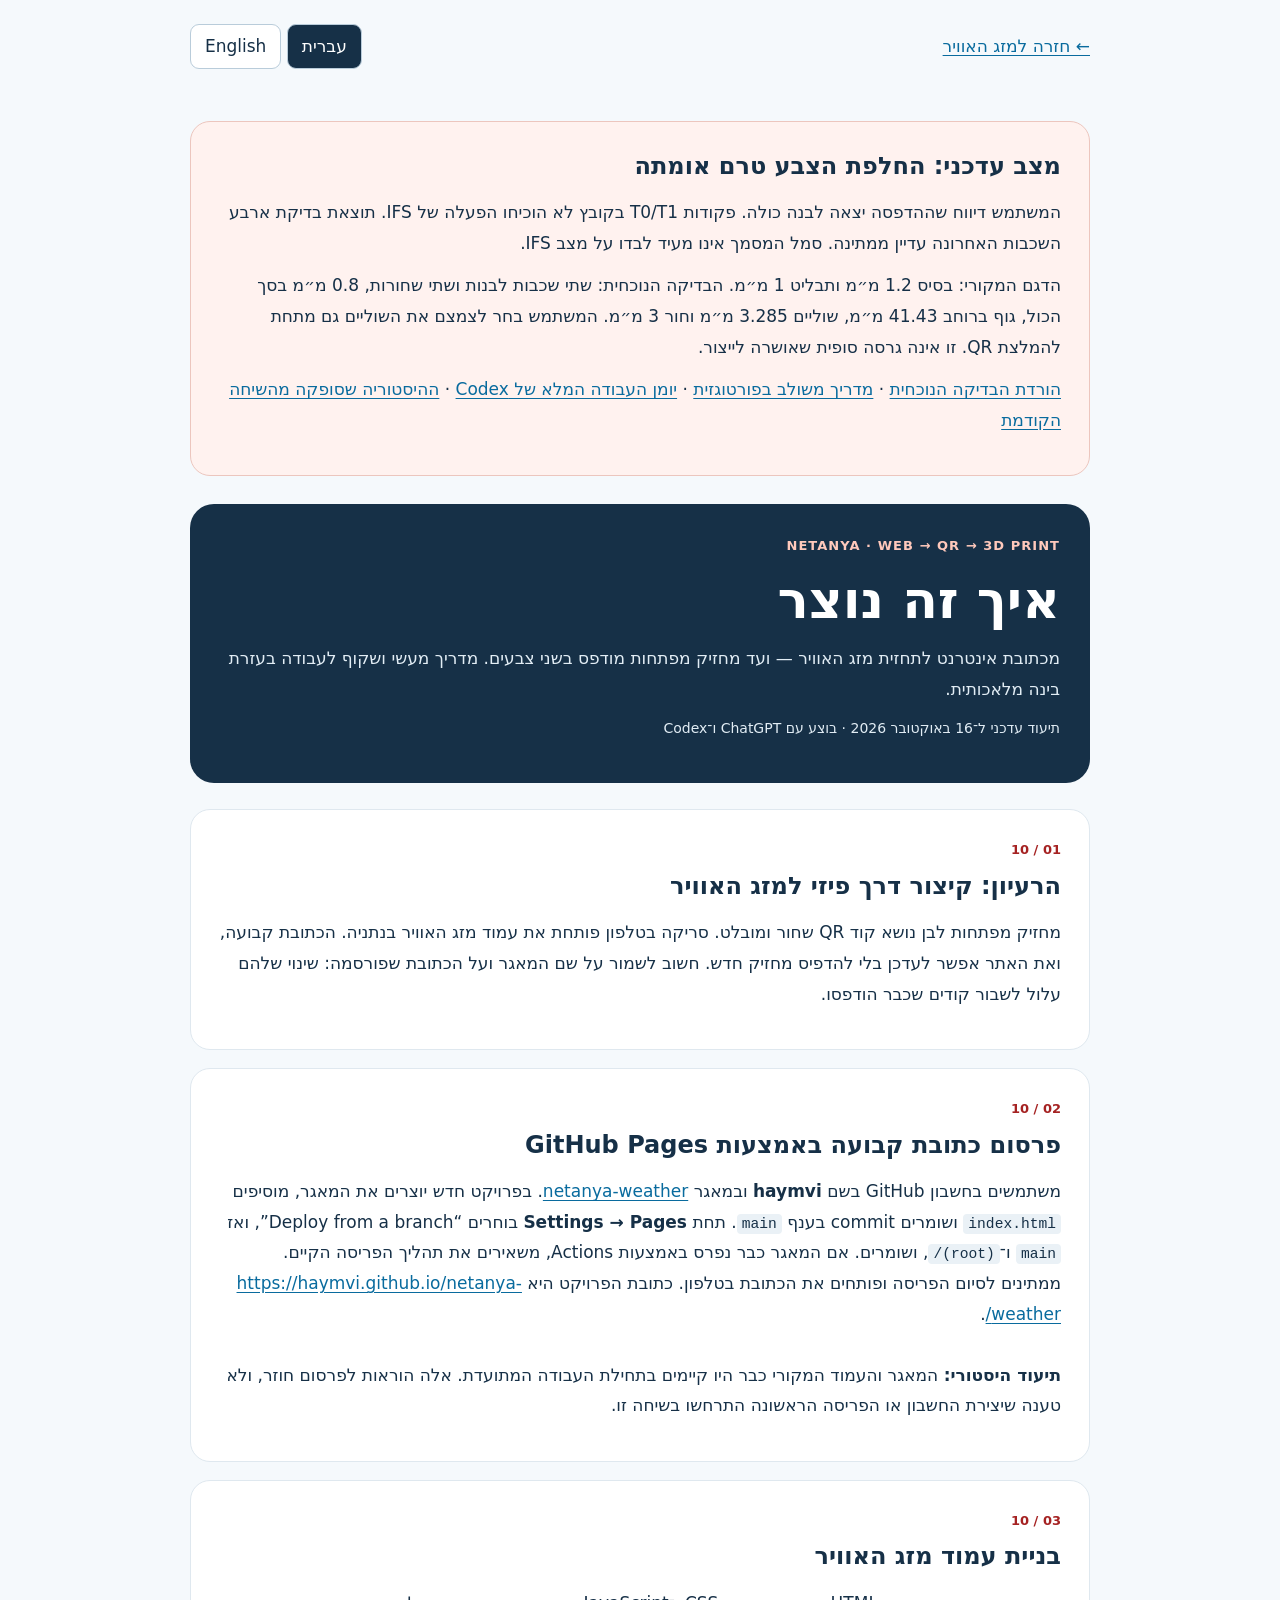
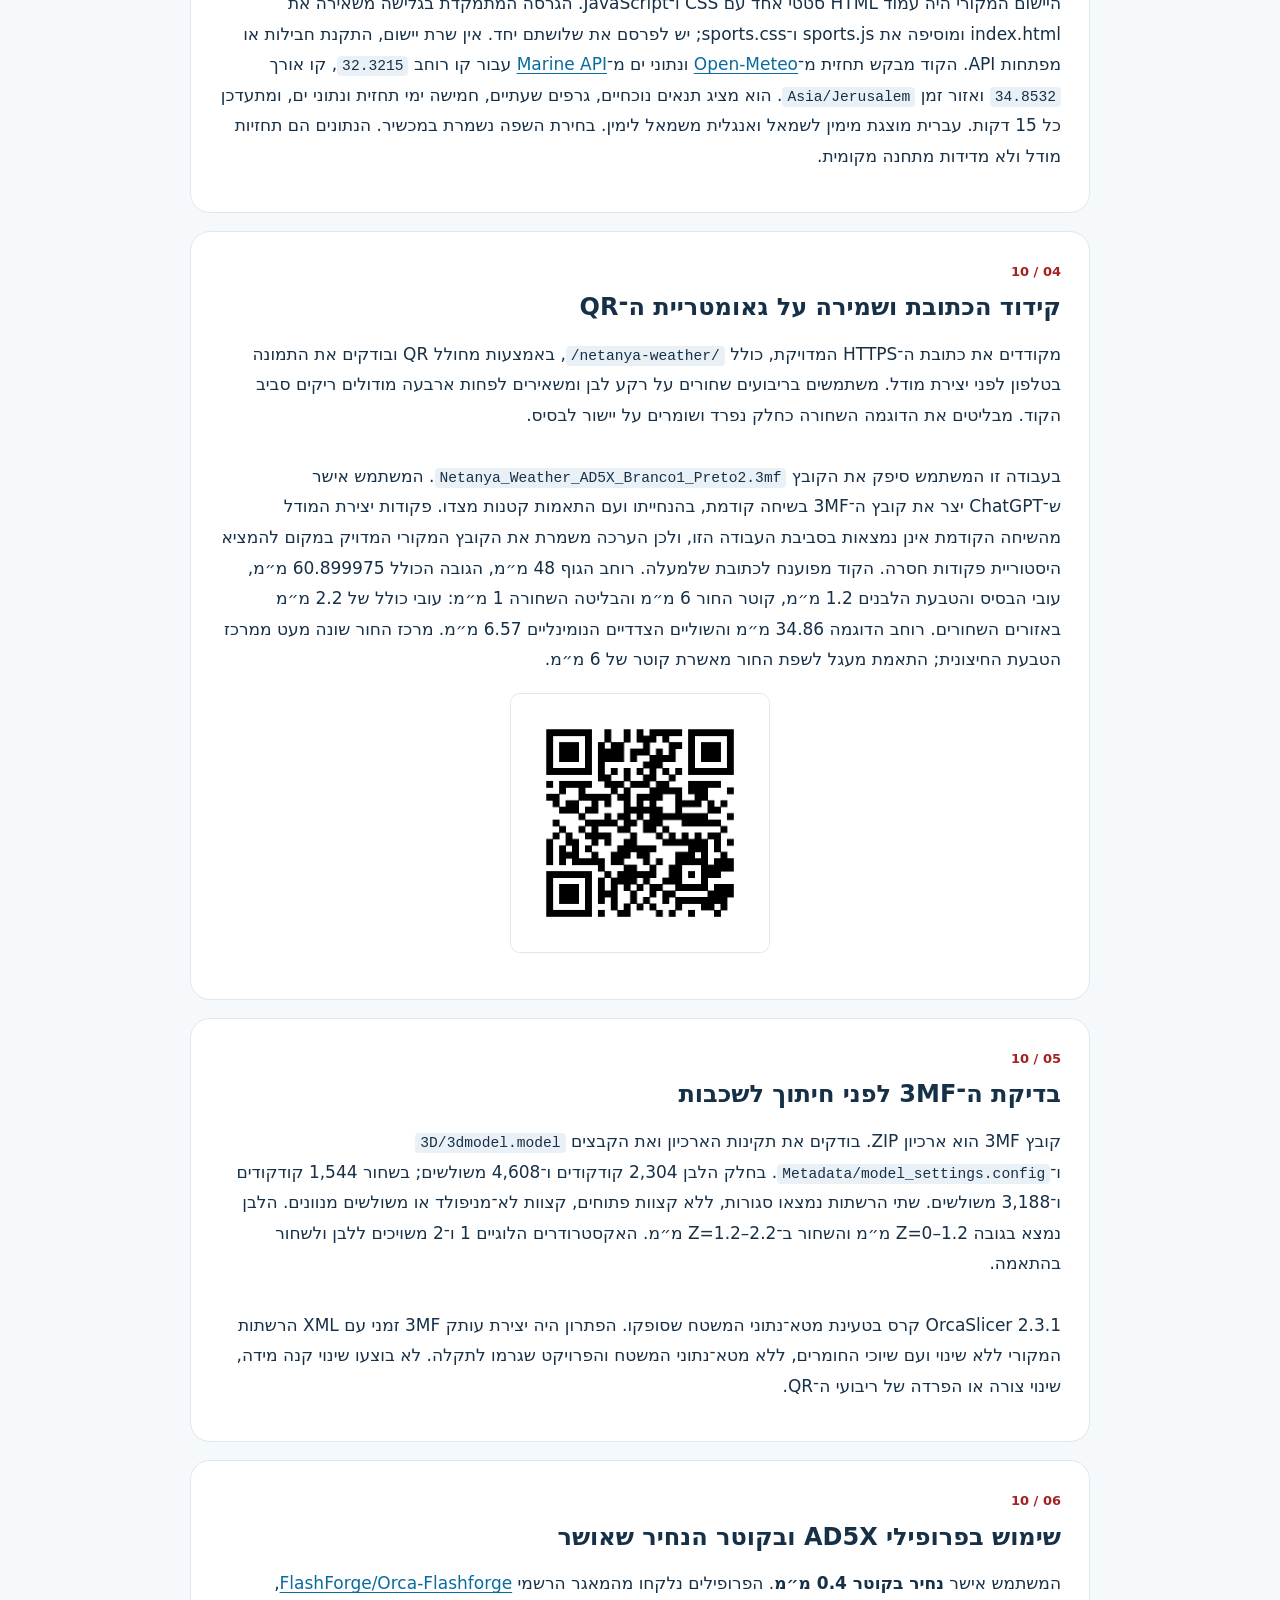
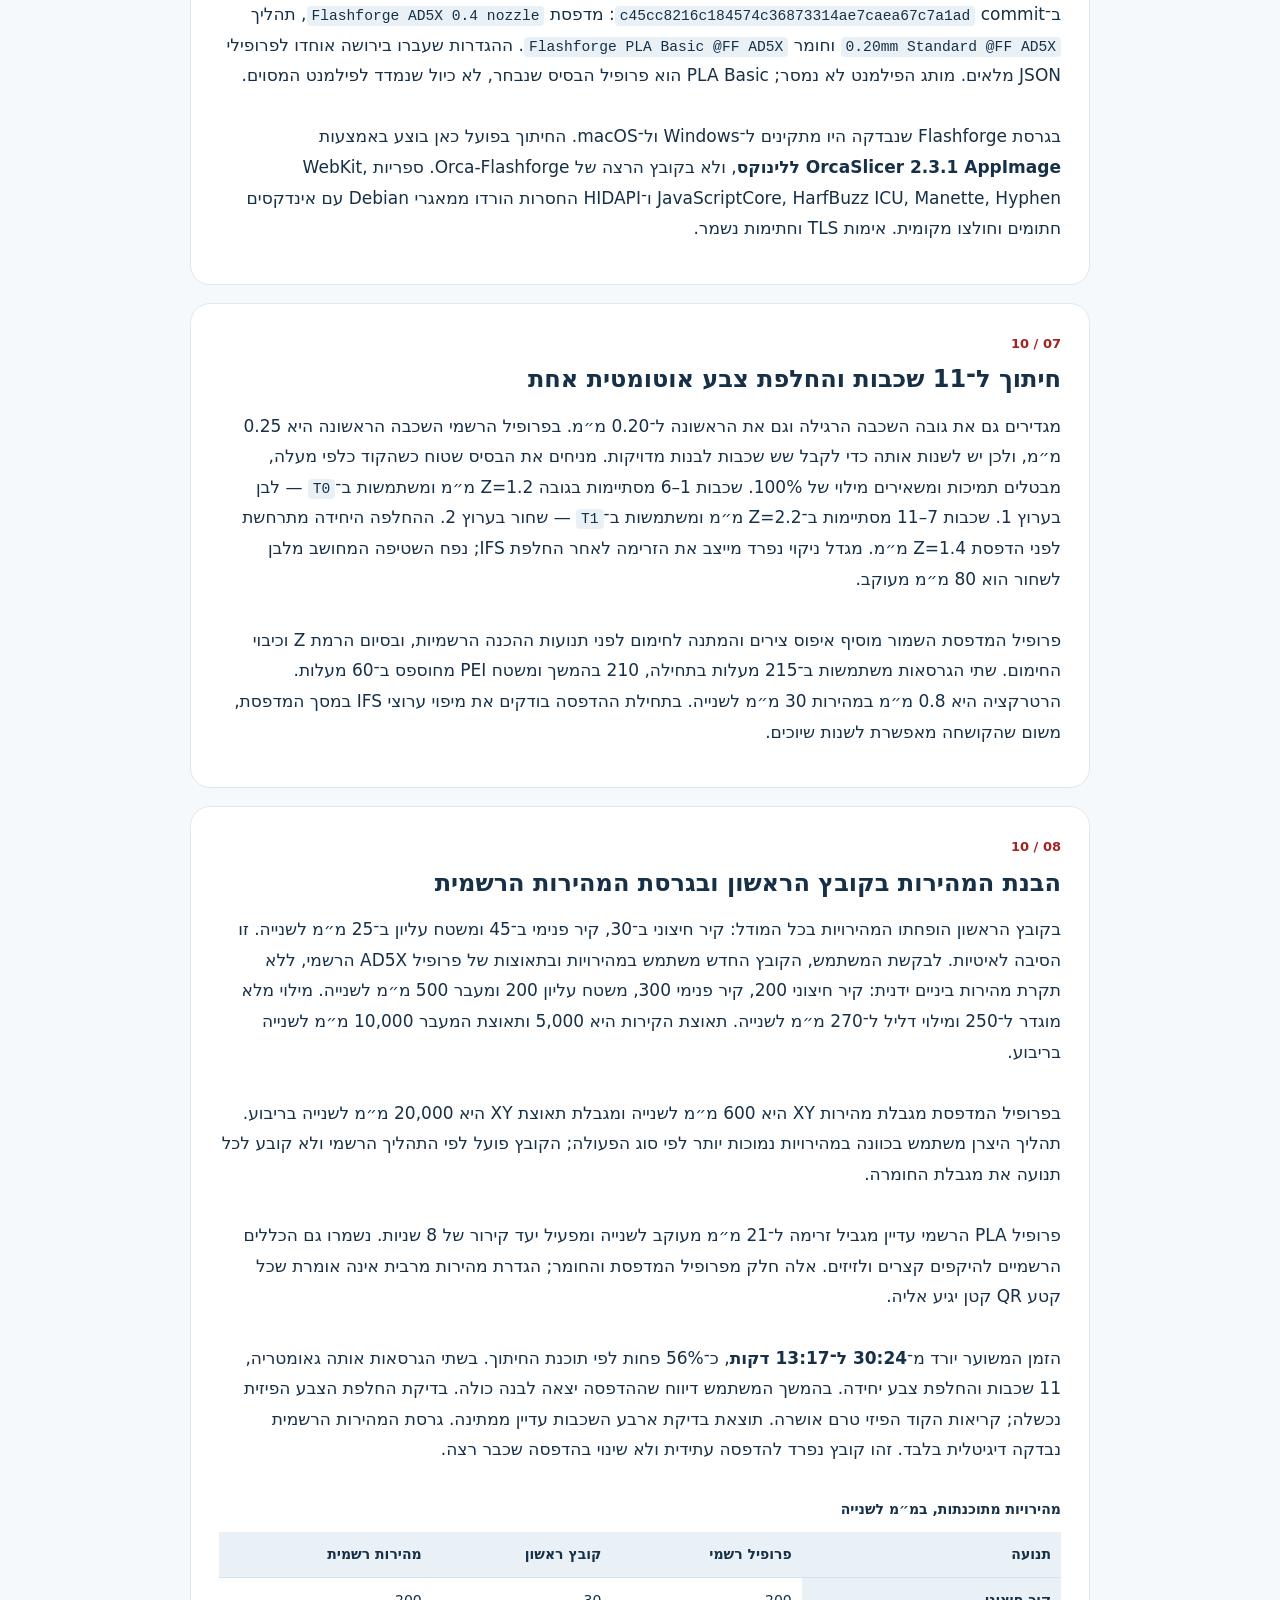
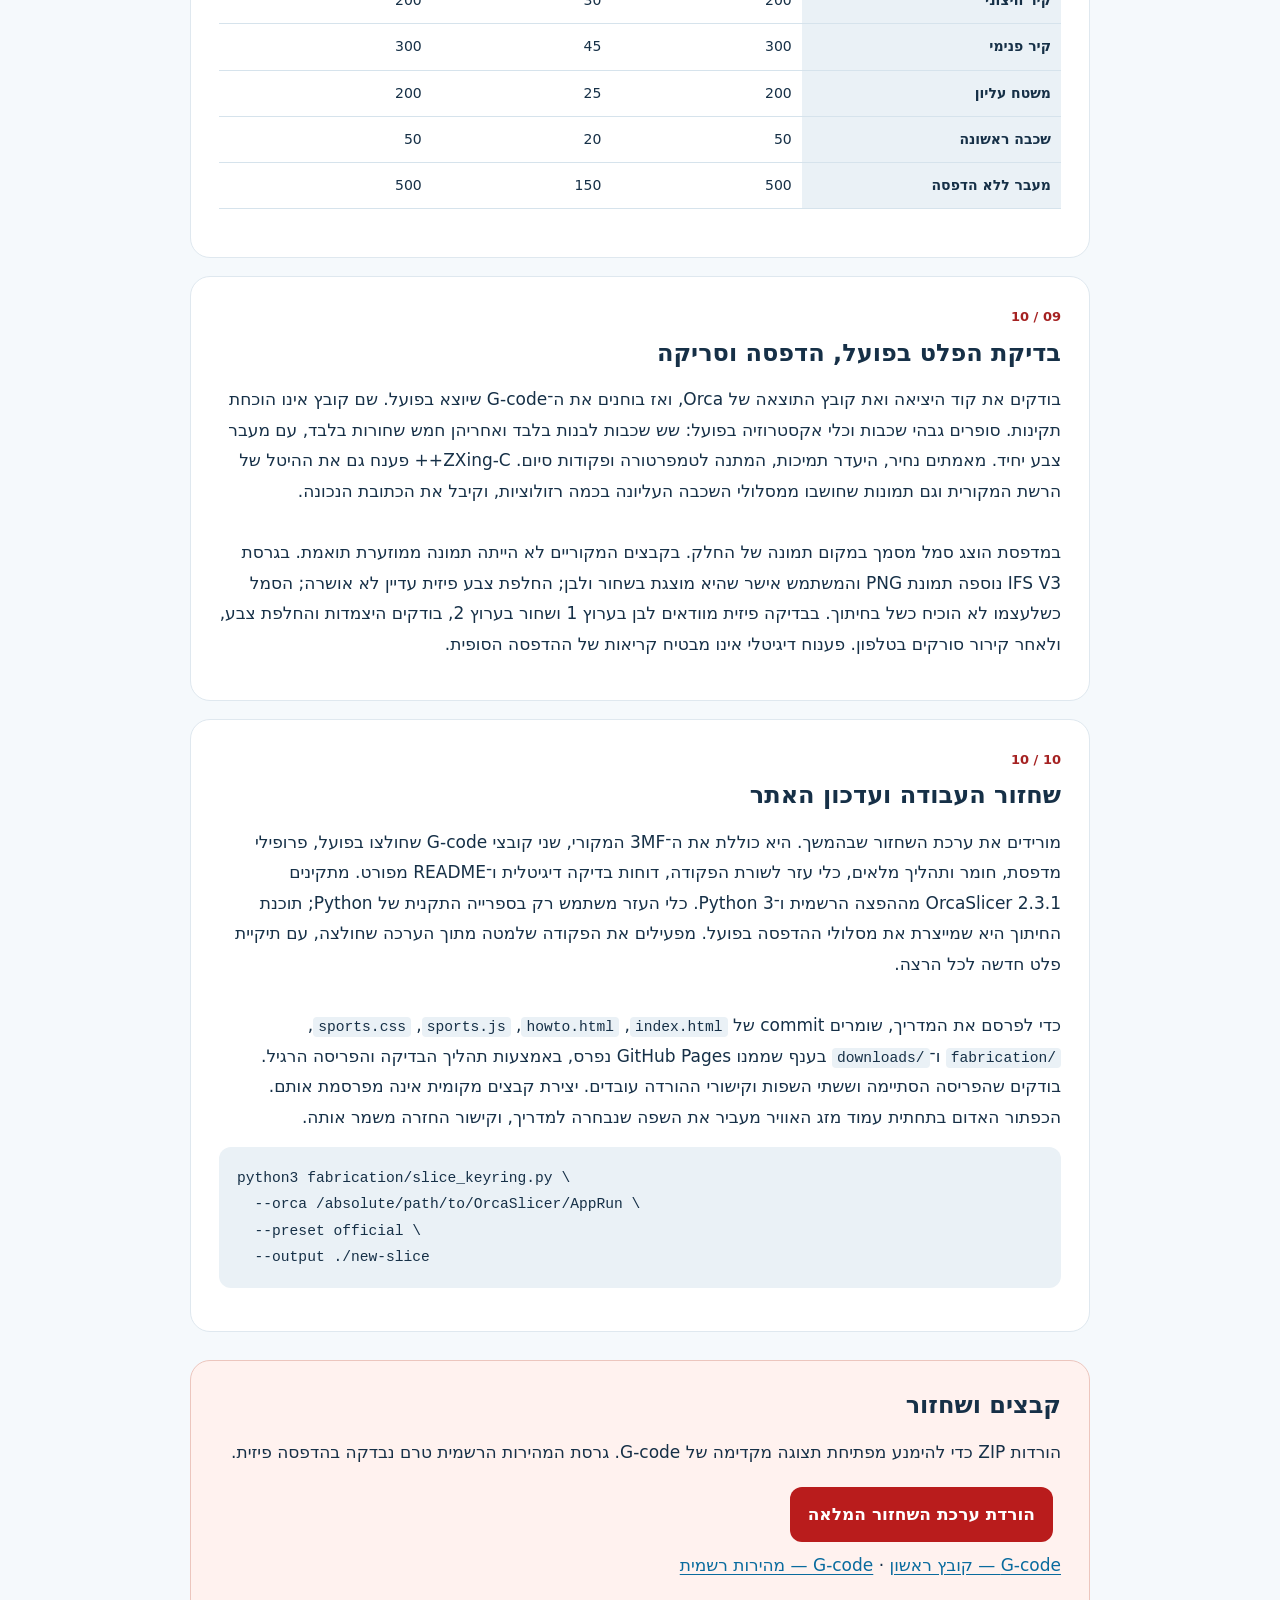
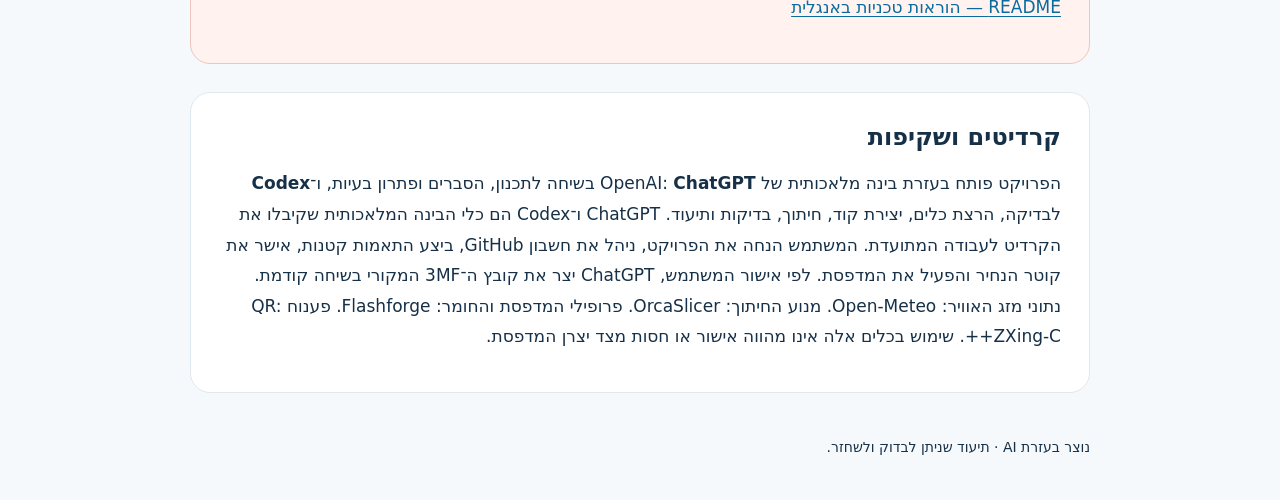
==== howto.html @ fad99f98 "Add Netanya surf and wind dashboard with sources and project HOWTO" ====
<!doctype html><html lang="he" dir="rtl"><head><meta charset="utf-8"><meta name="viewport" content="width=device-width,initial-scale=1"><meta name="description" content="How the Netanya weather website and two-colour QR keyring were made with AI, GitHub Pages and an AD5X slicer."><title>איך זה נוצר | מזג האוויר בנתניה</title><style>*{box-sizing:border-box}body{margin:0;background:#f5f9fc;color:#163047;font:17px/1.8 system-ui,-apple-system,BlinkMacSystemFont,"Segoe UI",sans-serif}main,header,footer{width:min(900px,calc(100% - 36px));margin:auto}header{padding:24px 0;display:flex;justify-content:space-between;align-items:center;gap:12px;flex-wrap:wrap}a{color:#096b9e;text-underline-offset:3px}button{font:inherit;cursor:pointer;border:1px solid #b9ccda;background:white;color:#163047;border-radius:9px;padding:6px 14px}button[aria-pressed=true]{background:#163047;color:white}a:focus-visible,button:focus-visible{outline:3px solid #d33d37;outline-offset:4px}.hero{padding:30px;border-radius:24px;background:#163047;color:white;margin:12px 0 26px}.hero p{color:#e2edf5}.eyebrow{font-size:13px;font-weight:800;letter-spacing:.08em;color:#ffc9bc}h1{font-size:clamp(32px,6vw,52px);line-height:1.18;margin:12px 0}h2{font-size:24px;line-height:1.4;margin:0 0 14px}p{margin:12px 0}section.step{background:white;border:1px solid #dfE8ef;padding:28px;border-radius:20px;margin:18px 0}.num{font-size:13px;font-weight:800;color:#a52222;display:block;margin-bottom:8px}code,pre{direction:ltr;unicode-bidi:isolate;font-family:ui-monospace,monospace;font-size:.86em;overflow-wrap:anywhere}pre{background:#eaf1f6;padding:18px;overflow:auto;border-radius:12px;white-space:pre;text-align:left}code{background:#eaf1f6;padding:2px 5px;border-radius:4px}a{overflow-wrap:anywhere}.table-wrap{overflow-x:auto}table{border-collapse:collapse;width:100%;font-size:14px;margin:20px 0}th,td{padding:10px;text-align:start;border-bottom:1px solid #d6e3ec}th{background:#eaf1f6}caption{text-align:start;font-weight:700;margin-bottom:10px}.downloads{background:#fff2ef;border:1px solid #ecc6be;padding:28px;border-radius:20px;margin:28px 0}.download{display:inline-block;background:#b91c1c;color:white;padding:12px 18px;border-radius:12px;text-decoration:none;font-weight:800;margin:8px 8px 8px 0}.download:hover{background:#991b1b}.small{font-size:14px;color:#526b7d}img{display:block;max-width:260px;width:100%;height:auto;margin:18px auto;border:1px solid #dce7ef;border-radius:10px}footer{padding:24px 0 40px;font-size:14px}[hidden]{display:none!important}@media(max-width:520px){section.step,.hero,.downloads{padding:20px}body{font-size:16px}h2{font-size:21px}}</style></head><body>
<header><a id="backLink" href="index.html?lang=he"><span data-lang="he">← חזרה למזג האוויר</span><span data-lang="en" hidden>← Back to the weather</span></a><nav aria-label="Language"><button type="button" id="he" aria-pressed="true">עברית</button> <button type="button" id="en" aria-pressed="false">English</button></nav></header><main><aside class="downloads"><div data-lang="he"><h2>מצב עדכני: החלפת הצבע טרם אומתה</h2><p>המשתמש דיווח שההדפסה יצאה לבנה כולה. פקודות T0/T1 בקובץ לא הוכיחו הפעלה של IFS. תוצאת בדיקת ארבע השכבות האחרונה עדיין ממתינה. סמל המסמך אינו מעיד לבדו על מצב IFS.</p><p>הדגם המקורי: בסיס 1.2 מ״מ ותבליט 1 מ״מ. הבדיקה הנוכחית: שתי שכבות לבנות ושתי שחורות, 0.8 מ״מ בסך הכול, גוף ברוחב 41.43 מ״מ, שוליים 3.285 מ״מ וחור 3 מ״מ. המשתמש בחר לצמצם את השוליים גם מתחת להמלצת QR. זו אינה גרסה סופית שאושרה לייצור.</p><p><a href="downloads/netanya-ad5x-test-reduced.zip" download>הורדת הבדיקה הנוכחית</a> · <a href="HOWTO.md">מדריך משולב בפורטוגזית</a> · <a href="docs/CODEX-HISTORICO.md">יומן העבודה המלא של Codex</a> · <a href="docs/chat-history.md">ההיסטוריה שסופקה מהשיחה הקודמת</a></p></div><div data-lang="en" hidden><h2>Current status: physical colour change not validated</h2><p>The user reported an entirely white print. T0/T1 commands in the file did not demonstrate activation of IFS. The latest four-layer test result is pending. The document icon alone does not establish IFS state.</p><p>Original model: 1.2 mm white base plus 1 mm black relief. Current test: two white and two black layers, 0.8 mm total, body width 41.43 mm, white border 3.285 mm and hole 3 mm. The user explicitly chose the smaller border despite it falling below the recommended QR quiet zone. This is not an approved production version.</p><p><a href="downloads/netanya-ad5x-test-reduced.zip" download>Download the current test</a> · <a href="HOWTO.md">Consolidated HOWTO in Portuguese</a> · <a href="docs/CODEX-HISTORICO.md">Detailed Codex execution record</a> · <a href="docs/chat-history.md">History supplied from the earlier chat</a></p></div></aside>
<div class="hero" data-lang="he"><div class="eyebrow">NETANYA · WEB → QR → 3D PRINT</div><h1>איך זה נוצר</h1><p>מכתובת אינטרנט לתחזית מזג האוויר — ועד מחזיק מפתחות מודפס בשני צבעים. מדריך מעשי ושקוף לעבודה בעזרת בינה מלאכותית.</p><p class="small" style="color:#e2edf5">תיעוד עדכני ל־16 באוקטובר 2026 · בוצע עם ChatGPT ו־Codex</p></div>
<div class="hero" data-lang="en" hidden><div class="eyebrow">NETANYA · WEB → QR → 3D PRINT</div><h1>How this was made</h1><p>From a web address and a weather forecast to a two-colour printed keyring. A practical, transparent guide to building with AI.</p><p class="small" style="color:#e2edf5">Documented 16 October 2026 · Made with ChatGPT and Codex</p></div>
<section class="step" id="step-01"><span class="num">01 / 10</span>
<div data-lang="he"><h2>הרעיון: קיצור דרך פיזי למזג האוויר</h2><p>מחזיק מפתחות לבן נושא קוד QR שחור ומובלט. סריקה בטלפון פותחת את עמוד מזג האוויר בנתניה. הכתובת קבועה, ואת האתר אפשר לעדכן בלי להדפיס מחזיק חדש. חשוב לשמור על שם המאגר ועל הכתובת שפורסמה: שינוי שלהם עלול לשבור קודים שכבר הודפסו.</p></div>
<div data-lang="en" hidden><h2>The idea: a physical shortcut to the weather</h2><p>A white keyring carries a raised black QR code. A phone scans the code and opens the Netanya weather page. The address is fixed, while the website can be updated without printing a new keyring. Keep the repository name and published address stable: changing them can break already printed codes.</p></div>
</section>
<section class="step" id="step-02"><span class="num">02 / 10</span>
<div data-lang="he"><h2>פרסום כתובת קבועה באמצעות GitHub Pages</h2><p>משתמשים בחשבון GitHub בשם <b>haymvi</b> ובמאגר <a href="https://github.com/haymvi/netanya-weather">netanya-weather</a>. בפרויקט חדש יוצרים את המאגר, מוסיפים <code>index.html</code> ושומרים commit בענף <code>main</code>. תחת <b>Settings → Pages</b> בוחרים “Deploy from a branch”, ואז <code>main</code> ו־<code>/(root)</code>, ושומרים. אם המאגר כבר נפרס באמצעות Actions, משאירים את תהליך הפריסה הקיים. ממתינים לסיום הפריסה ופותחים את הכתובת בטלפון. כתובת הפרויקט היא <a href="https://haymvi.github.io/netanya-weather/">https://haymvi.github.io/netanya-weather/</a>.<br><br><b>תיעוד היסטורי:</b> המאגר והעמוד המקורי כבר היו קיימים בתחילת העבודה המתועדת. אלה הוראות לפרסום חוזר, ולא טענה שיצירת החשבון או הפריסה הראשונה התרחשו בשיחה זו.</p></div>
<div data-lang="en" hidden><h2>Publish a permanent address with GitHub Pages</h2><p>Use the GitHub account <b>haymvi</b> and repository <a href="https://github.com/haymvi/netanya-weather">netanya-weather</a>. For a new project, create the repository, add <code>index.html</code>, and commit it to <code>main</code>. In <b>Settings → Pages</b>, choose “Deploy from a branch”, then <code>main</code> and <code>/(root)</code>, and save. If the repository already uses an Actions deployment, keep that workflow instead. Wait for the Pages deployment to finish and open the published address on a phone. The resulting project URL is <a href="https://haymvi.github.io/netanya-weather/">https://haymvi.github.io/netanya-weather/</a>.<br><br><b>History:</b> the repository and its original page already existed when this documented session began. These are reproducible publication instructions, not a claim that account creation or the first deployment happened in this session.</p></div>
</section>
<section class="step" id="step-03"><span class="num">03 / 10</span>
<div data-lang="he"><h2>בניית עמוד מזג האוויר</h2><p>היישום המקורי היה עמוד HTML סטטי אחד עם CSS ו־JavaScript. הגרסה המתמקדת בגלישה משאירה את index.html ומוסיפה את sports.js ו־sports.css; יש לפרסם את שלושתם יחד. אין שרת יישום, התקנת חבילות או מפתחות API. הקוד מבקש תחזית מ־<a href="https://open-meteo.com/en/docs">Open-Meteo</a> ונתוני ים מ־<a href="https://open-meteo.com/en/docs/marine-weather-api">Marine API</a> עבור קו רוחב <code>32.3215</code>, קו אורך <code>34.8532</code> ואזור זמן <code>Asia/Jerusalem</code>. הוא מציג תנאים נוכחיים, גרפים שעתיים, חמישה ימי תחזית ונתוני ים, ומתעדכן כל 15 דקות. עברית מוצגת מימין לשמאל ואנגלית משמאל לימין. בחירת השפה נשמרת במכשיר. הנתונים הם תחזיות מודל ולא מדידות מתחנה מקומית.</p></div>
<div data-lang="en" hidden><h2>Build the weather page</h2><p>The original application was one static HTML page with inline CSS and JavaScript. The surf-focused revision keeps index.html and adds sports.js and sports.css; all three must be published together. It has no backend, package installation or API keys. JavaScript requests the public <a href="https://open-meteo.com/en/docs">Open-Meteo forecast API</a> and <a href="https://open-meteo.com/en/docs/marine-weather-api">marine API</a> for latitude <code>32.3215</code>, longitude <code>34.8532</code>, and timezone <code>Asia/Jerusalem</code>. It displays current conditions, hourly charts, five daily cards and sea conditions, and refreshes every 15 minutes. Hebrew uses right-to-left layout; English uses left-to-right layout. The chosen language is stored locally. API data are model forecasts, not local station measurements.</p></div>
</section>
<section class="step" id="step-04"><span class="num">04 / 10</span>
<div data-lang="he"><h2>קידוד הכתובת ושמירה על גאומטריית ה־QR</h2><p>מקודדים את כתובת ה־HTTPS המדויקת, כולל <code>/netanya-weather/</code>, באמצעות מחולל QR ובודקים את התמונה בטלפון לפני יצירת מודל. משתמשים בריבועים שחורים על רקע לבן ומשאירים לפחות ארבעה מודולים ריקים סביב הקוד. מבליטים את הדוגמה השחורה כחלק נפרד ושומרים על יישור לבסיס.<br><br>בעבודה זו המשתמש סיפק את הקובץ <code>Netanya_Weather_AD5X_Branco1_Preto2.3mf</code>. המשתמש אישר ש־ChatGPT יצר את קובץ ה־3MF בשיחה קודמת, בהנחייתו ועם התאמות קטנות מצדו. פקודות יצירת המודל מהשיחה הקודמת אינן נמצאות בסביבת העבודה הזו, ולכן הערכה משמרת את הקובץ המקורי המדויק במקום להמציא היסטוריית פקודות חסרה. הקוד מפוענח לכתובת שלמעלה. רוחב הגוף 48 מ״מ, הגובה הכולל 60.899975 מ״מ, עובי הבסיס והטבעת הלבנים 1.2 מ״מ, קוטר החור 6 מ״מ והבליטה השחורה 1 מ״מ: עובי כולל של 2.2 מ״מ באזורים השחורים. רוחב הדוגמה 34.86 מ״מ והשוליים הצדדיים הנומינליים 6.57 מ״מ. מרכז החור שונה מעט ממרכז הטבעת החיצונית; התאמת מעגל לשפת החור מאשרת קוטר של 6 מ״מ.</p></div>
<div data-lang="en" hidden><h2>Encode the URL and preserve the QR geometry</h2><p>Encode the exact HTTPS URL, including <code>/netanya-weather/</code>, using a QR generator; test that generated image on a phone before making a model. Use black modules over a white background with at least four empty modules around the code. Extrude the black pattern as a separate part and keep its position aligned with the base.<br><br>For this job, the user supplied <code>Netanya_Weather_AD5X_Branco1_Preto2.3mf</code>. The user confirms that ChatGPT created this 3MF in an earlier chat; the user directed the project and made small adjustments. The earlier CAD-generation commands are not present in this workspace, so the kit preserves that exact original file instead of inventing a missing command history. Its QR decodes to the URL above. It has a 48 mm-wide body, overall height 60.899975 mm, a 1.2 mm white base and ring, a 6 mm hole, and 1 mm of raised black material: total black-area thickness 2.2 mm. The black pattern is 34.86 mm wide, leaving a nominal 6.57 mm side margin. The hole is slightly offset from the outside ring’s centre; fitting its circular boundary confirms its 6 mm diameter.</p></div>
<img src="fabrication/qr-geometry.png" width="1200" height="1200" alt="QR: https://haymvi.github.io/netanya-weather/">
</section>
<section class="step" id="step-05"><span class="num">05 / 10</span>
<div data-lang="he"><h2>בדיקת ה־3MF לפני חיתוך לשכבות</h2><p>קובץ 3MF הוא ארכיון ZIP. בודקים את תקינות הארכיון ואת הקבצים <code>3D/3dmodel.model</code> ו־<code>Metadata/model_settings.config</code>. בחלק הלבן 2,304 קודקודים ו־4,608 משולשים; בשחור 1,544 קודקודים ו־3,188 משולשים. שתי הרשתות נמצאו סגורות, ללא קצוות פתוחים, קצוות לא־מניפולד או משולשים מנוונים. הלבן נמצא בגובה Z=0–1.2 מ״מ והשחור ב־Z=1.2–2.2 מ״מ. האקסטרודרים הלוגיים 1 ו־2 משויכים ללבן ולשחור בהתאמה.<br><br>OrcaSlicer 2.3.1 קרס בטעינת מטא־נתוני המשטח שסופקו. הפתרון היה יצירת עותק 3MF זמני עם XML הרשתות המקורי ללא שינוי ועם שיוכי החומרים, ללא מטא־נתוני המשטח והפרויקט שגרמו לתקלה. לא בוצעו שינוי קנה מידה, שינוי צורה או הפרדה של ריבועי ה־QR.</p></div>
<div data-lang="en" hidden><h2>Inspect the 3MF before slicing</h2><p>A 3MF is a ZIP archive. Check archive integrity, then inspect <code>3D/3dmodel.model</code> and <code>Metadata/model_settings.config</code>. The white part has 2,304 vertices and 4,608 triangles; black has 1,544 vertices and 3,188 triangles. Both meshes were closed, with no boundary edges, non-manifold edges or degenerate triangles. White occupies Z=0–1.2 mm and black Z=1.2–2.2 mm. Logical extruders 1 and 2 are assigned to white and black respectively.<br><br>OrcaSlicer 2.3.1 crashed when loading the supplied plate metadata. The workaround was a temporary 3MF containing the original mesh XML unchanged and the object/part material assignments, without the incompatible plate/project metadata. No scaling, reshaping or separation of QR modules was performed.</p></div>
</section>
<section class="step" id="step-06"><span class="num">06 / 10</span>
<div data-lang="he"><h2>שימוש בפרופילי AD5X ובקוטר הנחיר שאושר</h2><p>המשתמש אישר <b>נחיר בקוטר 0.4 מ״מ</b>. הפרופילים נלקחו מהמאגר הרשמי <a href="https://github.com/FlashForge/Orca-Flashforge">FlashForge/Orca-Flashforge</a>, ב־commit <code>c45cc8216c184574c36873314ae7caea67c7a1ad</code>: מדפסת <code>Flashforge AD5X 0.4 nozzle</code>, תהליך <code>0.20mm Standard @FF AD5X</code> וחומר <code>Flashforge PLA Basic @FF AD5X</code>. ההגדרות שעברו בירושה אוחדו לפרופילי JSON מלאים. מותג הפילמנט לא נמסר; PLA Basic הוא פרופיל הבסיס שנבחר, לא כיול שנמדד לפילמנט המסוים.<br><br>בגרסת Flashforge שנבדקה היו מתקינים ל־Windows ול־macOS. החיתוך בפועל כאן בוצע באמצעות <b>OrcaSlicer 2.3.1 AppImage ללינוקס</b>, ולא בקובץ הרצה של Orca-Flashforge. ספריות WebKit, JavaScriptCore, HarfBuzz ICU, Manette, Hyphen ו־HIDAPI החסרות הורדו ממאגרי Debian עם אינדקסים חתומים וחולצו מקומית. אימות TLS וחתימות נשמר.</p></div>
<div data-lang="en" hidden><h2>Use the AD5X profiles and the confirmed nozzle</h2><p>The user confirmed a <b>0.4 mm nozzle</b>. Profiles came from the official <a href="https://github.com/FlashForge/Orca-Flashforge">FlashForge/Orca-Flashforge</a> repository, commit <code>c45cc8216c184574c36873314ae7caea67c7a1ad</code>: <code>Flashforge AD5X 0.4 nozzle</code>, <code>0.20mm Standard @FF AD5X</code>, and <code>Flashforge PLA Basic @FF AD5X</code>. Inherited settings were resolved into complete JSON profiles. The actual filament brand was not provided; PLA Basic is the selected baseline, not a measured filament calibration.<br><br>The official Flashforge release checked offered Windows/macOS installers. Slicing here actually used the official Linux <b>OrcaSlicer 2.3.1 AppImage</b>, not an Orca-Flashforge executable. Missing WebKit, JavaScriptCore, HarfBuzz ICU, Manette, Hyphen and HIDAPI libraries were downloaded from signed Debian package indexes and extracted locally. TLS/signature verification was retained.</p></div>
</section>
<section class="step" id="step-07"><span class="num">07 / 10</span>
<div data-lang="he"><h2>חיתוך ל־11 שכבות והחלפת צבע אוטומטית אחת</h2><p>מגדירים גם את גובה השכבה הרגילה וגם את הראשונה ל־0.20 מ״מ. בפרופיל הרשמי השכבה הראשונה היא 0.25 מ״מ, ולכן יש לשנות אותה כדי לקבל שש שכבות לבנות מדויקות. מניחים את הבסיס שטוח כשהקוד כלפי מעלה, מבטלים תמיכות ומשאירים מילוי של 100%. שכבות 1–6 מסתיימות בגובה Z=1.2 מ״מ ומשתמשות ב־<code>T0</code> — לבן בערוץ 1. שכבות 7–11 מסתיימות ב־Z=2.2 מ״מ ומשתמשות ב־<code>T1</code> — שחור בערוץ 2. ההחלפה היחידה מתרחשת לפני הדפסת Z=1.4 מ״מ. מגדל ניקוי נפרד מייצב את הזרימה לאחר החלפת IFS; נפח השטיפה המחושב מלבן לשחור הוא 80 מ״מ מעוקב.<br><br>פרופיל המדפסת השמור מוסיף איפוס צירים והמתנה לחימום לפני תנועות ההכנה הרשמיות, ובסיום הרמת Z וכיבוי החימום. שתי הגרסאות משתמשות ב־215 מעלות בתחילה, 210 בהמשך ומשטח PEI מחוספס ב־60 מעלות. הרטרקציה היא 0.8 מ״מ במהירות 30 מ״מ לשנייה. בתחילת ההדפסה בודקים את מיפוי ערוצי IFS במסך המדפסת, משום שהקושחה מאפשרת לשנות שיוכים.</p></div>
<div data-lang="en" hidden><h2>Slice eleven layers and one automatic colour change</h2><p>Set both normal and first-layer heights to 0.20 mm. The official process starts at 0.25 mm, so that first-layer override is necessary for six exact white layers. Place the base flat with the QR facing up; disable supports and retain 100% infill. Layers 1–6 end at Z=1.2 mm and use <code>T0</code> (white, channel 1). Layers 7–11 end at Z=2.2 mm and use <code>T1</code> (black, channel 2). The single change occurs before printing Z=1.4 mm. A separate prime tower stabilises the flow after the IFS change; calculated white-to-black flush volume is 80 mm³.<br><br>The saved machine profile adds homing and a temperature wait before the official prime moves, plus a Z lift and heater shutdown at the end. Both versions use 215 °C initially, 210 °C subsequently, and a 60 °C textured PEI bed. Retraction is 0.8 mm at 30 mm/s. Check the printer’s IFS mapping at the start: firmware can permit slot remapping.</p></div>
</section>
<section class="step" id="step-08"><span class="num">08 / 10</span>
<div data-lang="he"><h2>הבנת המהירות בקובץ הראשון ובגרסת המהירות הרשמית</h2><p>בקובץ הראשון הופחתו המהירויות בכל המודל: קיר חיצוני ב־30, קיר פנימי ב־45 ומשטח עליון ב־25 מ״מ לשנייה. זו הסיבה לאיטיות. לבקשת המשתמש, הקובץ החדש משתמש במהירויות ובתאוצות של פרופיל AD5X הרשמי, ללא תקרת מהירות ביניים ידנית: קיר חיצוני 200, קיר פנימי 300, משטח עליון 200 ומעבר 500 מ״מ לשנייה. מילוי מלא מוגדר ל־250 ומילוי דליל ל־270 מ״מ לשנייה. תאוצת הקירות היא 5,000 ותאוצת המעבר 10,000 מ״מ לשנייה בריבוע.<br><br>בפרופיל המדפסת מגבלת מהירות XY היא 600 מ״מ לשנייה ומגבלת תאוצת XY היא 20,000 מ״מ לשנייה בריבוע. תהליך היצרן משתמש בכוונה במהירויות נמוכות יותר לפי סוג הפעולה; הקובץ פועל לפי התהליך הרשמי ולא קובע לכל תנועה את מגבלת החומרה.<br><br>פרופיל PLA הרשמי עדיין מגביל זרימה ל־21 מ״מ מעוקב לשנייה ומפעיל יעד קירור של 8 שניות. נשמרו גם הכללים הרשמיים להיקפים קצרים ולזיזים. אלה חלק מפרופיל המדפסת והחומר; הגדרת מהירות מרבית אינה אומרת שכל קטע QR קטן יגיע אליה.<br><br>הזמן המשוער יורד מ־<b>30:24 ל־13:17 דקות</b>, כ־56% פחות לפי תוכנת החיתוך. בשתי הגרסאות אותה גאומטריה, 11 שכבות והחלפת צבע יחידה. בהמשך המשתמש דיווח שההדפסה יצאה לבנה כולה. בדיקת החלפת הצבע הפיזית נכשלה; קריאות הקוד הפיזי טרם אושרה. תוצאת בדיקת ארבע השכבות עדיין ממתינה. גרסת המהירות הרשמית נבדקה דיגיטלית בלבד. זהו קובץ נפרד להדפסה עתידית ולא שינוי בהדפסה שכבר רצה.</p></div>
<div data-lang="en" hidden><h2>The first file versus official AD5X speeds</h2><p>The first file reduced speeds across the entire model: 30 mm/s outer walls, 45 mm/s inner walls and 25 mm/s top surfaces. That explains the slow print. At the user’s request, the new file uses the official AD5X process speeds and accelerations without an intermediate manual speed cap: outer walls 200, inner walls 300, top surfaces 200 and travel 500 mm/s. Solid infill uses 250 mm/s and sparse infill 270 mm/s. Wall acceleration is 5,000 mm/s² and travel acceleration 10,000 mm/s².<br><br>The machine profile lists XY speed limits of 600 mm/s and XY acceleration limits of 20,000 mm/s². The manufacturer’s process deliberately uses lower feature speeds; this file follows that official process rather than setting every movement to the hardware limit.<br><br>The official PLA profile still limits volumetric flow to 21 mm³/s and applies an 8-second cooling target. Official short-perimeter and overhang rules also remain in effect. These are part of the machine/material profile; commanded maximum speeds do not mean every tiny QR segment reaches them.<br><br>The estimated time falls from <b>30m24s to 13m17s</b>, about 56% less slicer-estimated time. Both versions retain the same geometry, 11 layers and one colour change. The user subsequently reported that the print came out entirely white. Physical colour-change validation failed; physical QR readability remains unconfirmed. A later four-layer test is pending. The official-speed revision has digital validation only. It is a separate file for a future print, not a change to a running job.</p></div>
<div class="table-wrap" data-lang="he"><table><caption>מהירויות מתוכנתות, במ״מ לשנייה</caption><thead><tr><th scope="col">תנועה</th><th scope="col">פרופיל רשמי</th><th scope="col">קובץ ראשון</th><th scope="col">מהירות רשמית</th></tr></thead><tbody>
<tr><th scope="row">קיר חיצוני</th><td>200</td><td>30</td><td>200</td></tr>
<tr><th scope="row">קיר פנימי</th><td>300</td><td>45</td><td>300</td></tr>
<tr><th scope="row">משטח עליון</th><td>200</td><td>25</td><td>200</td></tr>
<tr><th scope="row">שכבה ראשונה</th><td>50</td><td>20</td><td>50</td></tr>
<tr><th scope="row">מעבר ללא הדפסה</th><td>500</td><td>150</td><td>500</td></tr>
</tbody></table></div>
<div class="table-wrap" data-lang="en" hidden><table><caption>Programmed speeds, in mm/s</caption><thead><tr><th scope="col">Movement</th><th scope="col">Official profile</th><th scope="col">First file</th><th scope="col">Official-speed</th></tr></thead><tbody>
<tr><th scope="row">Outer wall</th><td>200</td><td>30</td><td>200</td></tr>
<tr><th scope="row">Inner wall</th><td>300</td><td>45</td><td>300</td></tr>
<tr><th scope="row">Top surface</th><td>200</td><td>25</td><td>200</td></tr>
<tr><th scope="row">First layer</th><td>50</td><td>20</td><td>50</td></tr>
<tr><th scope="row">Travel</th><td>500</td><td>150</td><td>500</td></tr>
</tbody></table></div>
</section>
<section class="step" id="step-09"><span class="num">09 / 10</span>
<div data-lang="he"><h2>בדיקת הפלט בפועל, הדפסה וסריקה</h2><p>בודקים את קוד היציאה ואת קובץ התוצאה של Orca, ואז בוחנים את ה־G-code שיוצא בפועל. שם קובץ אינו הוכחת תקינות. סופרים גבהי שכבות וכלי אקסטרוזיה בפועל: שש שכבות לבנות בלבד ואחריהן חמש שחורות בלבד, עם מעבר צבע יחיד. מאמתים נחיר, היעדר תמיכות, המתנה לטמפרטורה ופקודות סיום. ZXing-C++ פענח גם את ההיטל של הרשת המקורית וגם תמונות שחושבו ממסלולי השכבה העליונה בכמה רזולוציות, וקיבל את הכתובת הנכונה.<br><br>במדפסת הוצג סמל מסמך במקום תמונה של החלק. בקבצים המקוריים לא הייתה תמונה ממוזערת תואמת. בגרסת IFS V3 נוספה תמונת PNG והמשתמש אישר שהיא מוצגת בשחור ולבן; החלפת צבע פיזית עדיין לא אושרה; הסמל כשלעצמו לא הוכיח כשל בחיתוך. בבדיקה פיזית מוודאים לבן בערוץ 1 ושחור בערוץ 2, בודקים היצמדות והחלפת צבע, ולאחר קירור סורקים בטלפון. פענוח דיגיטלי אינו מבטיח קריאות של ההדפסה הסופית.</p></div>
<div data-lang="en" hidden><h2>Validate the real output, then print and scan</h2><p>Check Orca’s exit status and result file, then inspect the exported G-code rather than trusting a filename. Count layer heights and actual extrusion tools: six white-only layers followed by five black-only layers, with exactly one effective transition. Confirm the nozzle, supports, temperature waits and shutdown commands. ZXing-C++ decoded both the original mesh projection and rasterised final-layer toolpaths at several image sizes to the expected URL.<br><br>The printer showed a document icon instead of a model thumbnail. The original files lacked a compatible thumbnail. The IFS V3 revision added a PNG preview, and the user confirmed seeing it in black and white; physical colour switching is still unconfirmed; the icon alone did not establish a slicing failure. For a physical test, confirm white in slot 1 and black in slot 2, inspect adhesion and the colour change, then scan the cooled part with a phone. Digital decoding does not guarantee the finished print’s readability.</p></div>
</section>
<section class="step" id="step-10"><span class="num">10 / 10</span>
<div data-lang="he"><h2>שחזור העבודה ועדכון האתר</h2><p>מורידים את ערכת השחזור שבהמשך. היא כוללת את ה־3MF המקורי, שני קובצי G-code שחולצו בפועל, פרופילי מדפסת, חומר ותהליך מלאים, כלי עזר לשורת הפקודה, דוחות בדיקה דיגיטלית ו־README מפורט. מתקינים OrcaSlicer 2.3.1 מההפצה הרשמית ו־Python 3. כלי העזר משתמש רק בספרייה התקנית של Python; תוכנת החיתוך היא שמייצרת את מסלולי ההדפסה בפועל. מפעילים את הפקודה שלמטה מתוך הערכה שחולצה, עם תיקיית פלט חדשה לכל הרצה.<br><br>כדי לפרסם את המדריך, שומרים commit של <code>index.html</code>, <code>howto.html</code>, <code>sports.js</code>, <code>sports.css</code>, <code>fabrication/</code> ו־<code>downloads/</code> בענף שממנו GitHub Pages נפרס, באמצעות תהליך הבדיקה והפריסה הרגיל. בודקים שהפריסה הסתיימה וששתי השפות וקישורי ההורדה עובדים. יצירת קבצים מקומית אינה מפרסמת אותם. הכפתור האדום בתחתית עמוד מזג האוויר מעביר את השפה שנבחרה למדריך, וקישור החזרה משמר אותה.</p></div>
<div data-lang="en" hidden><h2>Reproduce the job and update this site</h2><p>Download the reproduction kit below. It contains the original 3MF, both exported G-codes, complete machine/material/process profiles, a command-line helper, digital validation reports and a detailed README. Install OrcaSlicer 2.3.1 from its official release and Python 3. The helper uses only Python’s standard library; the slicer is what generates the actual toolpaths. Run the command shown below in the extracted kit. Use a new output directory for each run.<br><br>To publish this guide, commit <code>index.html</code>, <code>howto.html</code>, <code>sports.js</code>, <code>sports.css</code>, <code>fabrication/</code> and <code>downloads/</code> to the Pages source branch using GitHub’s normal review/deployment flow. Check the completed deployment, both languages and all download links. Creating files locally does not publish them. The red button at the bottom of the weather page carries the selected language into this guide, and the return link preserves it.</p></div>
<pre>python3 fabrication/slice_keyring.py \
  --orca /absolute/path/to/OrcaSlicer/AppRun \
  --preset official \
  --output ./new-slice</pre>
</section>
<section class="downloads" data-lang="he"><h2>קבצים ושחזור</h2><p>הורדות ZIP כדי להימנע מפתיחת תצוגה מקדימה של G-code. גרסת המהירות הרשמית טרם נבדקה בהדפסה פיזית.</p><a class="download" href="downloads/netanya-ad5x-kit.zip" download>הורדת ערכת השחזור המלאה</a><br><a href="downloads/netanya-ad5x-conservative.zip" download>G-code — קובץ ראשון</a> · <a href="downloads/netanya-ad5x-official.zip" download>G-code — מהירות רשמית</a><p><a href="fabrication/README.md">README — הוראות טכניות באנגלית</a></p></section>
<section class="downloads" data-lang="en" hidden><h2>Files and reproduction</h2><p>ZIP downloads avoid opening a G-code preview. The official-speed revision has not yet been tested in a physical print.</p><a class="download" href="downloads/netanya-ad5x-kit.zip" download>Download the full reproduction kit</a><br><a href="downloads/netanya-ad5x-conservative.zip" download>G-code — first file</a> · <a href="downloads/netanya-ad5x-official.zip" download>G-code — official-speed revision</a><p><a href="fabrication/README.md">README — detailed technical instructions in English</a></p></section>
<section class="step" data-lang="he"><h2>קרדיטים ושקיפות</h2><p>הפרויקט פותח בעזרת בינה מלאכותית של OpenAI: <b>ChatGPT</b> בשיחה לתכנון, הסברים ופתרון בעיות, ו־<b>Codex</b> לבדיקה, הרצת כלים, יצירת קוד, חיתוך, בדיקות ותיעוד. ChatGPT ו־Codex הם כלי הבינה המלאכותית שקיבלו את הקרדיט לעבודה המתועדת. המשתמש הנחה את הפרויקט, ניהל את חשבון GitHub, ביצע התאמות קטנות, אישר את קוטר הנחיר והפעיל את המדפסת. לפי אישור המשתמש, ChatGPT יצר את קובץ ה־3MF המקורי בשיחה קודמת. נתוני מזג האוויר: Open-Meteo. מנוע החיתוך: OrcaSlicer. פרופילי המדפסת והחומר: Flashforge. פענוח QR: ZXing-C++. שימוש בכלים אלה אינו מהווה אישור או חסות מצד יצרן המדפסת.</p></section>
<section class="step" data-lang="en" hidden><h2>Credits and transparency</h2><p>This project was developed with OpenAI AI tools: <b>ChatGPT</b> in the conversation for planning, explanations and troubleshooting, and <b>Codex</b> for inspection, tool execution, code, slicing, validation and documentation. Credit for the documented AI work goes to ChatGPT and Codex. The user directed the project, managed the GitHub account, made small adjustments, confirmed the nozzle and operated the physical printer. ChatGPT created the original 3MF in an earlier chat, as confirmed by the user. Weather data: Open-Meteo. Slicing engine: OrcaSlicer. Machine/material profiles: Flashforge. QR decoding: ZXing-C++. Use of these tools does not imply endorsement by the printer manufacturer.</p></section>
</main><footer><span data-lang="he">נוצר בעזרת AI · תיעוד שניתן לבדוק ולשחזר.</span><span data-lang="en" hidden>Made with AI · Documentation you can inspect and reproduce.</span></footer><script>
(()=>{'use strict';const key='netanya-weather-lang';function apply(value){const lang=value==='en'?'en':'he';document.documentElement.lang=lang;document.documentElement.dir=lang==='he'?'rtl':'ltr';document.title=lang==='he'?'איך זה נוצר | מזג האוויר בנתניה':'How this was made | Netanya Weather';document.querySelectorAll('[data-lang]').forEach(el=>el.hidden=el.dataset.lang!==lang);for(const code of ['he','en'])document.getElementById(code).setAttribute('aria-pressed',String(code===lang));document.getElementById('backLink').href='index.html?lang='+lang;const u=new URL(location.href);u.searchParams.set('lang',lang);history.replaceState(null,'',u);try{localStorage.setItem(key,lang)}catch(e){}}
let saved='he';try{saved=localStorage.getItem(key)||'he'}catch(e){}const requested=new URLSearchParams(location.search).get('lang');apply(requested==='en'||requested==='he'?requested:saved);for(const lang of ['he','en'])document.getElementById(lang).addEventListener('click',()=>apply(lang));})();
</script></body></html>
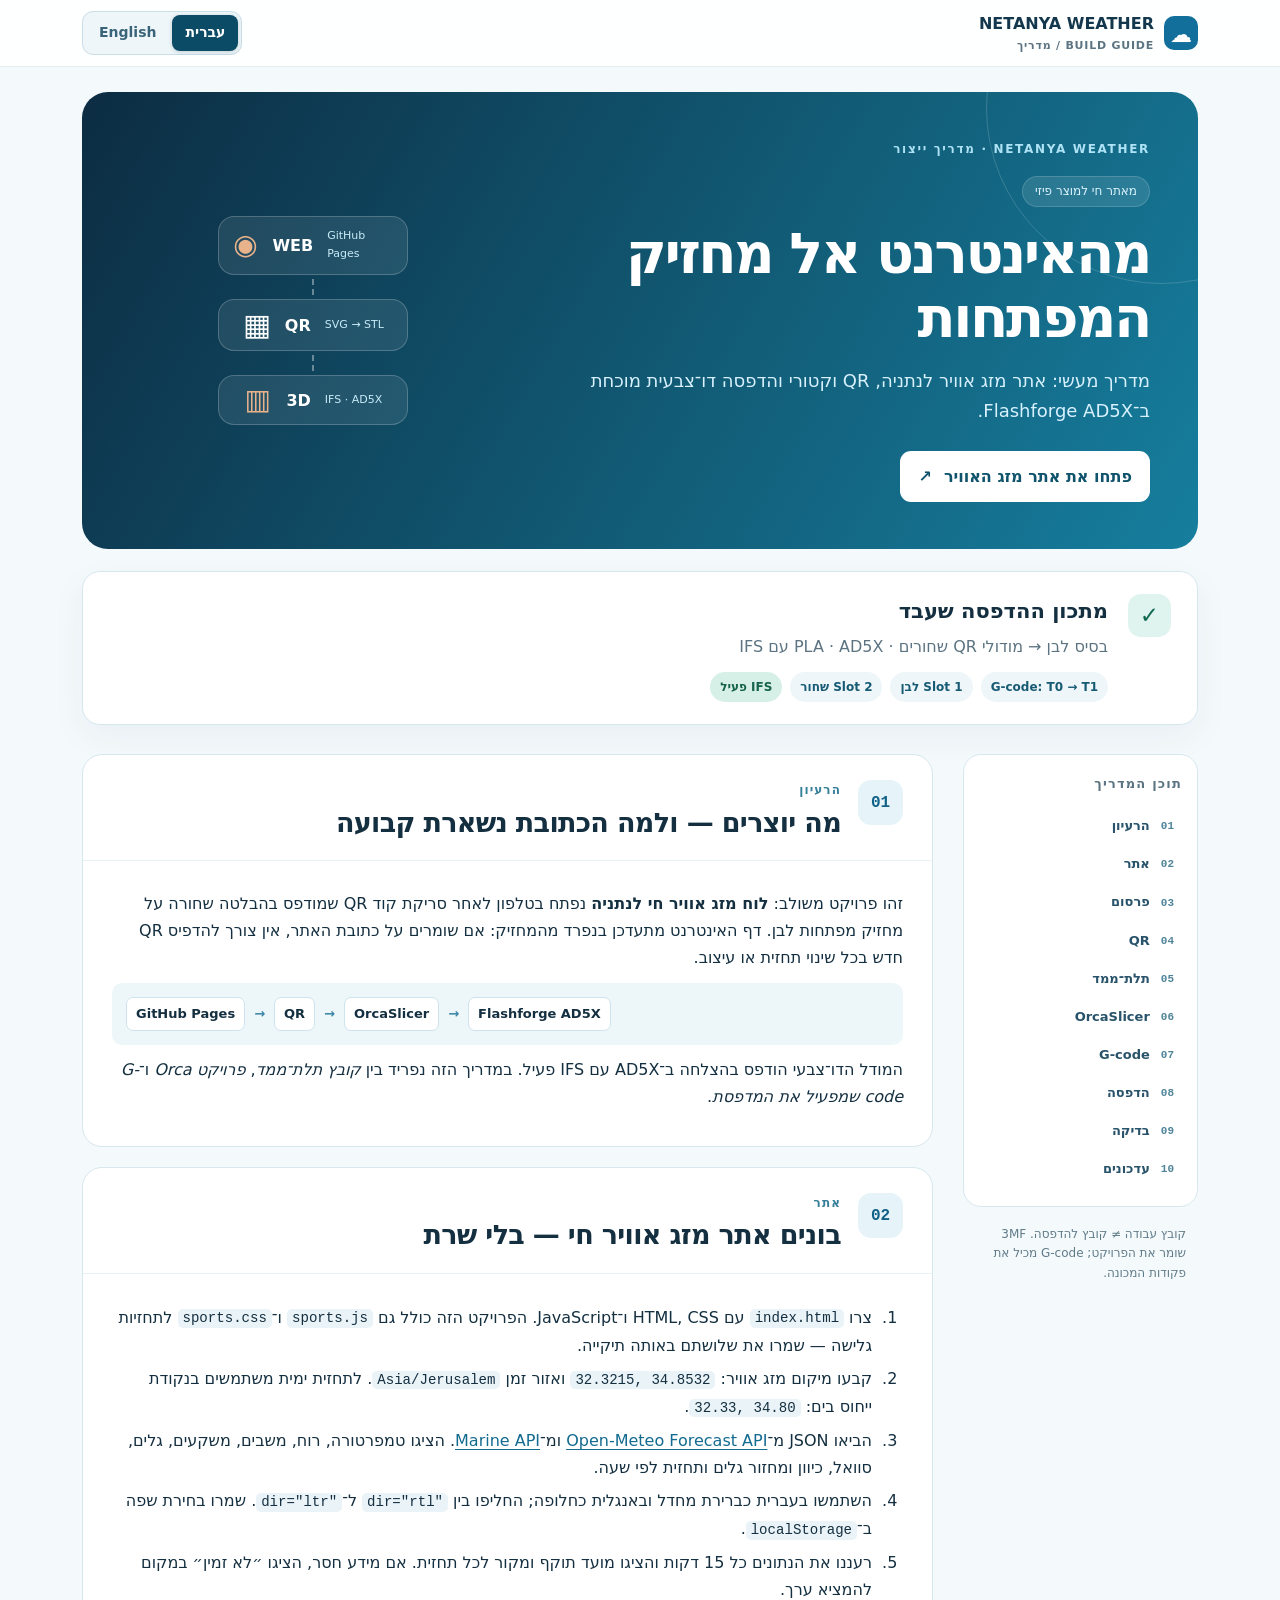
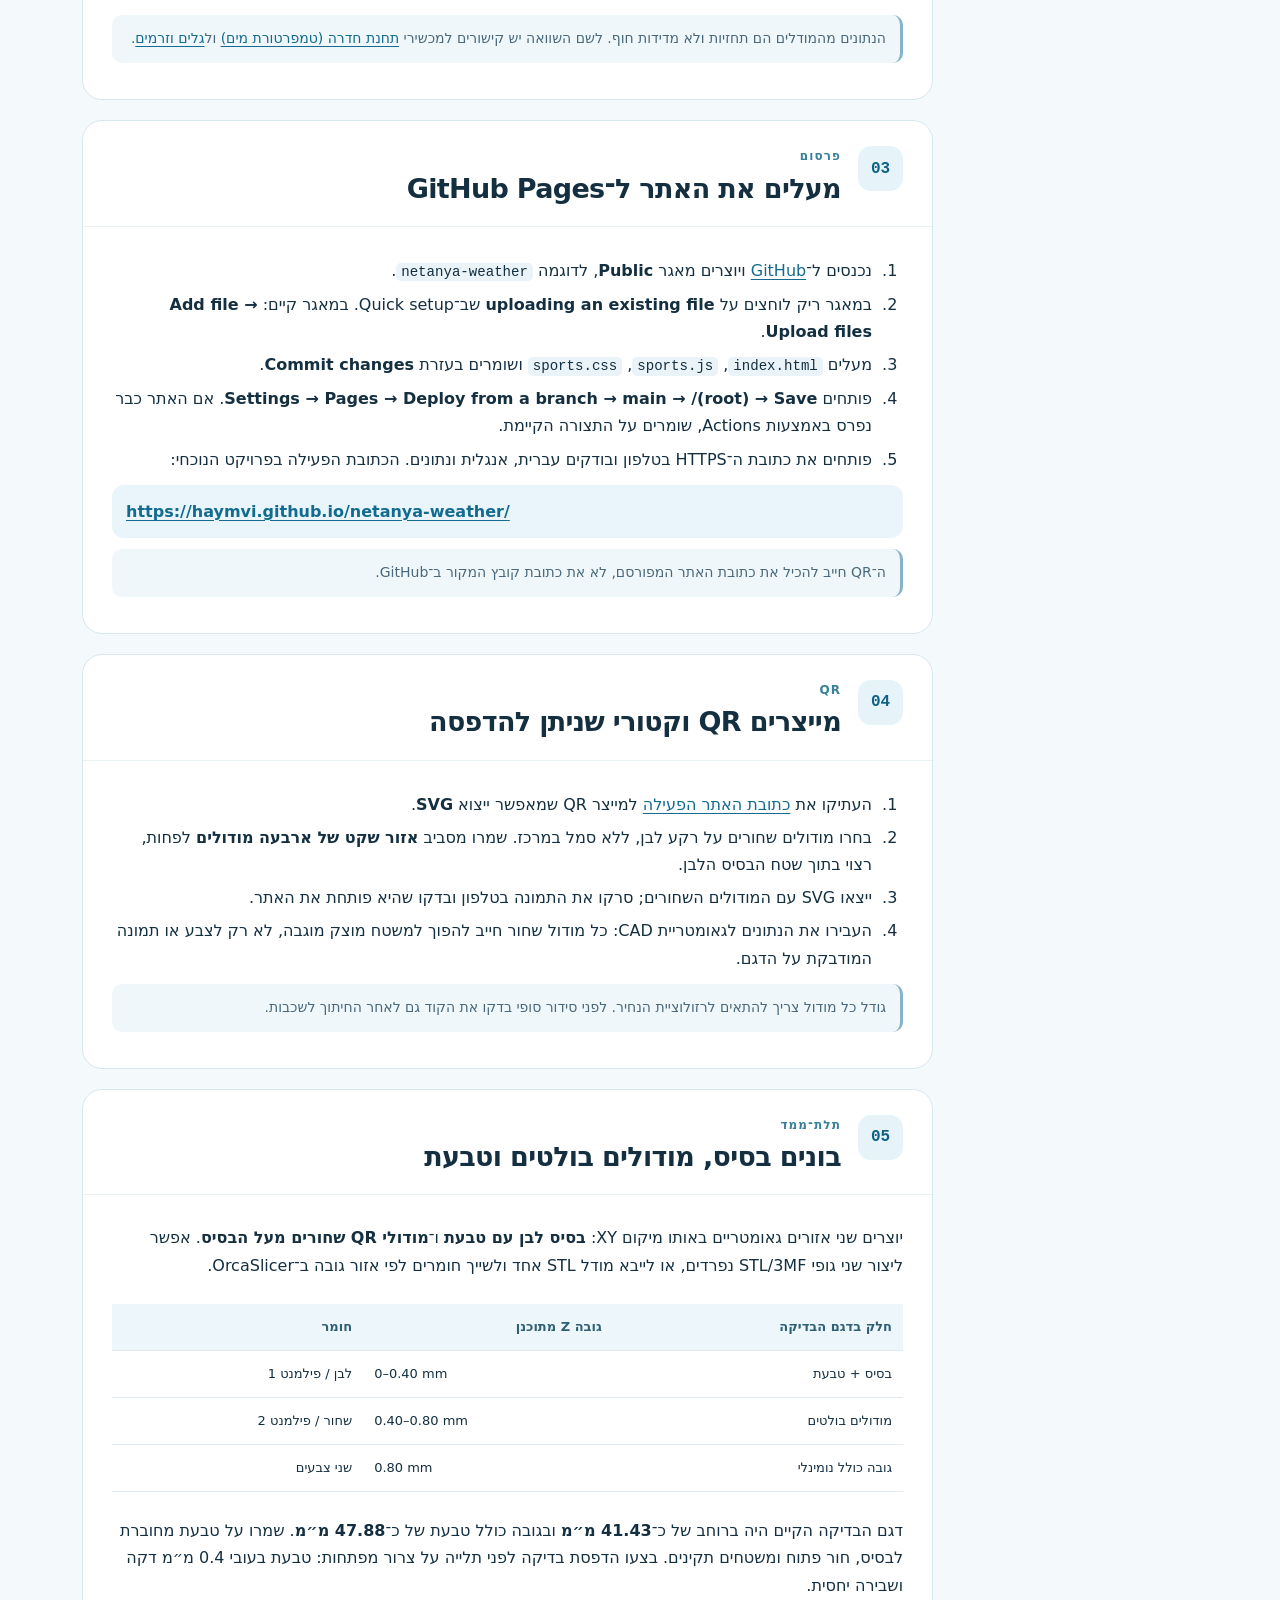
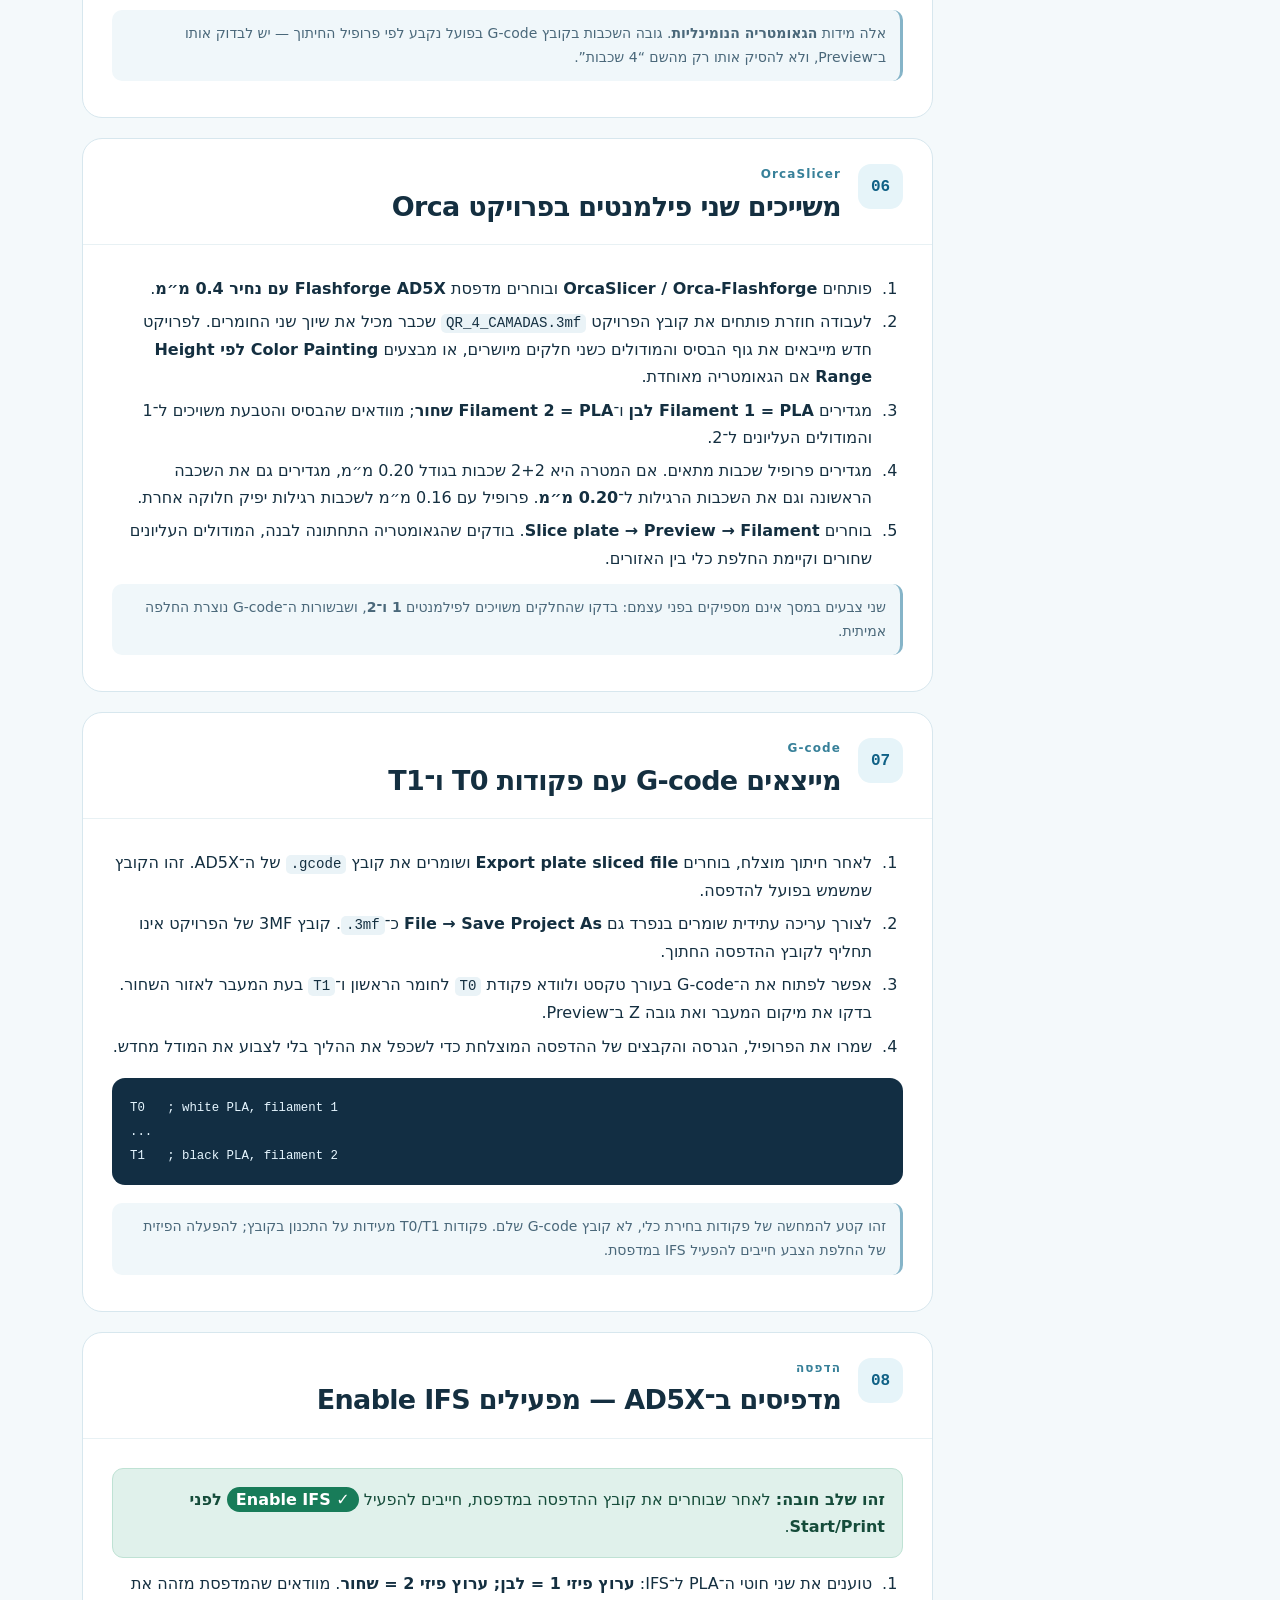
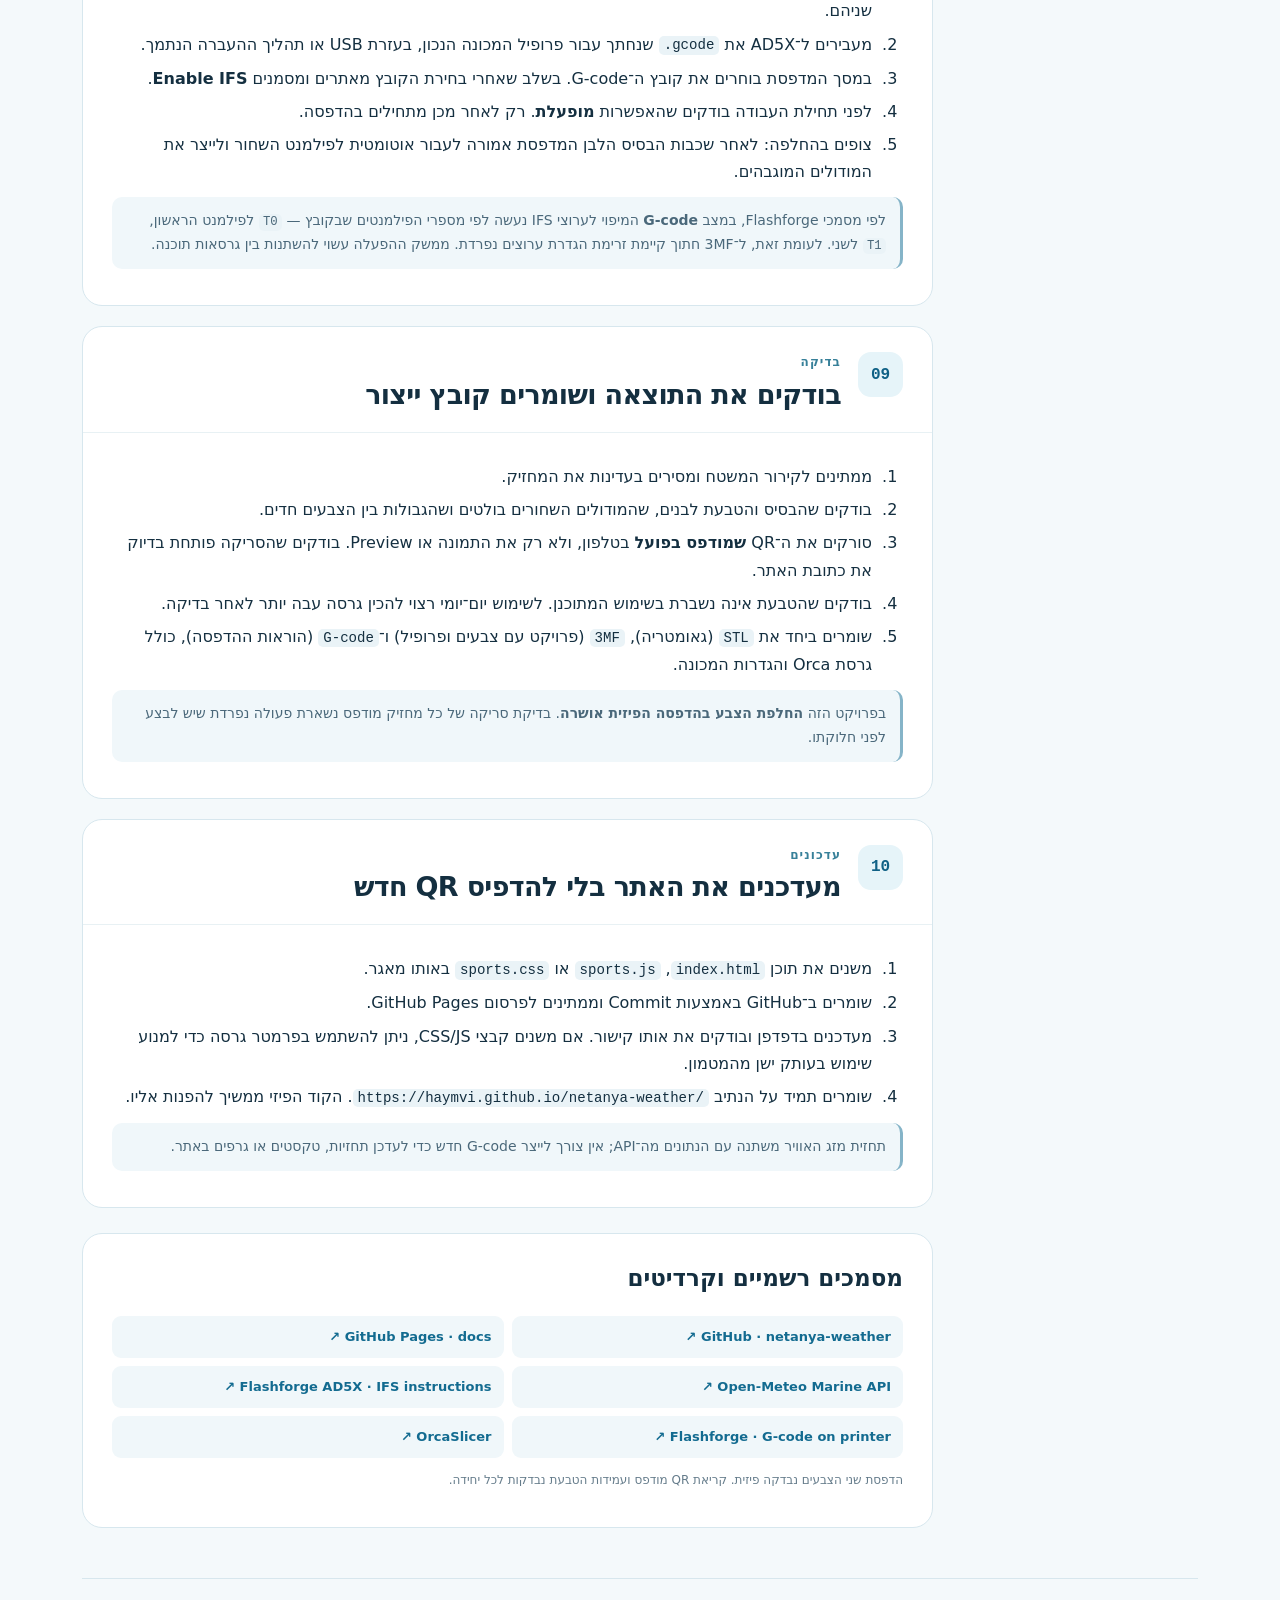
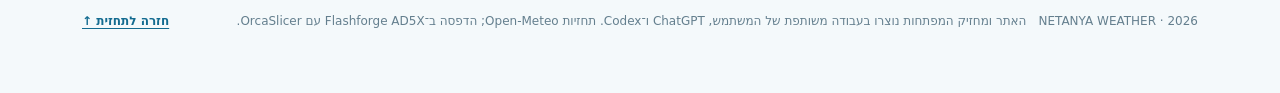
==== commit 918d6a12: "Publish bilingual step-by-step Netanya web-to-QR-to-AD5X guide with validated Enable IFS procedure" ====
--- a/howto.html
+++ b/howto.html
@@ -1,71 +1,144 @@
-<!doctype html><html lang="he" dir="rtl"><head><meta charset="utf-8"><meta name="viewport" content="width=device-width,initial-scale=1"><meta name="description" content="How the Netanya weather website and two-colour QR keyring were made with AI, GitHub Pages and an AD5X slicer."><title>איך זה נוצר | מזג האוויר בנתניה</title><style>*{box-sizing:border-box}body{margin:0;background:#f5f9fc;color:#163047;font:17px/1.8 system-ui,-apple-system,BlinkMacSystemFont,"Segoe UI",sans-serif}main,header,footer{width:min(900px,calc(100% - 36px));margin:auto}header{padding:24px 0;display:flex;justify-content:space-between;align-items:center;gap:12px;flex-wrap:wrap}a{color:#096b9e;text-underline-offset:3px}button{font:inherit;cursor:pointer;border:1px solid #b9ccda;background:white;color:#163047;border-radius:9px;padding:6px 14px}button[aria-pressed=true]{background:#163047;color:white}a:focus-visible,button:focus-visible{outline:3px solid #d33d37;outline-offset:4px}.hero{padding:30px;border-radius:24px;background:#163047;color:white;margin:12px 0 26px}.hero p{color:#e2edf5}.eyebrow{font-size:13px;font-weight:800;letter-spacing:.08em;color:#ffc9bc}h1{font-size:clamp(32px,6vw,52px);line-height:1.18;margin:12px 0}h2{font-size:24px;line-height:1.4;margin:0 0 14px}p{margin:12px 0}section.step{background:white;border:1px solid #dfE8ef;padding:28px;border-radius:20px;margin:18px 0}.num{font-size:13px;font-weight:800;color:#a52222;display:block;margin-bottom:8px}code,pre{direction:ltr;unicode-bidi:isolate;font-family:ui-monospace,monospace;font-size:.86em;overflow-wrap:anywhere}pre{background:#eaf1f6;padding:18px;overflow:auto;border-radius:12px;white-space:pre;text-align:left}code{background:#eaf1f6;padding:2px 5px;border-radius:4px}a{overflow-wrap:anywhere}.table-wrap{overflow-x:auto}table{border-collapse:collapse;width:100%;font-size:14px;margin:20px 0}th,td{padding:10px;text-align:start;border-bottom:1px solid #d6e3ec}th{background:#eaf1f6}caption{text-align:start;font-weight:700;margin-bottom:10px}.downloads{background:#fff2ef;border:1px solid #ecc6be;padding:28px;border-radius:20px;margin:28px 0}.download{display:inline-block;background:#b91c1c;color:white;padding:12px 18px;border-radius:12px;text-decoration:none;font-weight:800;margin:8px 8px 8px 0}.download:hover{background:#991b1b}.small{font-size:14px;color:#526b7d}img{display:block;max-width:260px;width:100%;height:auto;margin:18px auto;border:1px solid #dce7ef;border-radius:10px}footer{padding:24px 0 40px;font-size:14px}[hidden]{display:none!important}@media(max-width:520px){section.step,.hero,.downloads{padding:20px}body{font-size:16px}h2{font-size:21px}}</style></head><body>
-<header><a id="backLink" href="index.html?lang=he"><span data-lang="he">← חזרה למזג האוויר</span><span data-lang="en" hidden>← Back to the weather</span></a><nav aria-label="Language"><button type="button" id="he" aria-pressed="true">עברית</button> <button type="button" id="en" aria-pressed="false">English</button></nav></header><main><aside class="downloads"><div data-lang="he"><h2>מצב עדכני: החלפת הצבע טרם אומתה</h2><p>המשתמש דיווח שההדפסה יצאה לבנה כולה. פקודות T0/T1 בקובץ לא הוכיחו הפעלה של IFS. תוצאת בדיקת ארבע השכבות האחרונה עדיין ממתינה. סמל המסמך אינו מעיד לבדו על מצב IFS.</p><p>הדגם המקורי: בסיס 1.2 מ״מ ותבליט 1 מ״מ. הבדיקה הנוכחית: שתי שכבות לבנות ושתי שחורות, 0.8 מ״מ בסך הכול, גוף ברוחב 41.43 מ״מ, שוליים 3.285 מ״מ וחור 3 מ״מ. המשתמש בחר לצמצם את השוליים גם מתחת להמלצת QR. זו אינה גרסה סופית שאושרה לייצור.</p><p><a href="downloads/netanya-ad5x-test-reduced.zip" download>הורדת הבדיקה הנוכחית</a> · <a href="HOWTO.md">מדריך משולב בפורטוגזית</a> · <a href="docs/CODEX-HISTORICO.md">יומן העבודה המלא של Codex</a> · <a href="docs/chat-history.md">ההיסטוריה שסופקה מהשיחה הקודמת</a></p></div><div data-lang="en" hidden><h2>Current status: physical colour change not validated</h2><p>The user reported an entirely white print. T0/T1 commands in the file did not demonstrate activation of IFS. The latest four-layer test result is pending. The document icon alone does not establish IFS state.</p><p>Original model: 1.2 mm white base plus 1 mm black relief. Current test: two white and two black layers, 0.8 mm total, body width 41.43 mm, white border 3.285 mm and hole 3 mm. The user explicitly chose the smaller border despite it falling below the recommended QR quiet zone. This is not an approved production version.</p><p><a href="downloads/netanya-ad5x-test-reduced.zip" download>Download the current test</a> · <a href="HOWTO.md">Consolidated HOWTO in Portuguese</a> · <a href="docs/CODEX-HISTORICO.md">Detailed Codex execution record</a> · <a href="docs/chat-history.md">History supplied from the earlier chat</a></p></div></aside>
-<div class="hero" data-lang="he"><div class="eyebrow">NETANYA · WEB → QR → 3D PRINT</div><h1>איך זה נוצר</h1><p>מכתובת אינטרנט לתחזית מזג האוויר — ועד מחזיק מפתחות מודפס בשני צבעים. מדריך מעשי ושקוף לעבודה בעזרת בינה מלאכותית.</p><p class="small" style="color:#e2edf5">תיעוד עדכני ל־16 באוקטובר 2026 · בוצע עם ChatGPT ו־Codex</p></div>
-<div class="hero" data-lang="en" hidden><div class="eyebrow">NETANYA · WEB → QR → 3D PRINT</div><h1>How this was made</h1><p>From a web address and a weather forecast to a two-colour printed keyring. A practical, transparent guide to building with AI.</p><p class="small" style="color:#e2edf5">Documented 16 October 2026 · Made with ChatGPT and Codex</p></div>
-<section class="step" id="step-01"><span class="num">01 / 10</span>
-<div data-lang="he"><h2>הרעיון: קיצור דרך פיזי למזג האוויר</h2><p>מחזיק מפתחות לבן נושא קוד QR שחור ומובלט. סריקה בטלפון פותחת את עמוד מזג האוויר בנתניה. הכתובת קבועה, ואת האתר אפשר לעדכן בלי להדפיס מחזיק חדש. חשוב לשמור על שם המאגר ועל הכתובת שפורסמה: שינוי שלהם עלול לשבור קודים שכבר הודפסו.</p></div>
-<div data-lang="en" hidden><h2>The idea: a physical shortcut to the weather</h2><p>A white keyring carries a raised black QR code. A phone scans the code and opens the Netanya weather page. The address is fixed, while the website can be updated without printing a new keyring. Keep the repository name and published address stable: changing them can break already printed codes.</p></div>
-</section>
-<section class="step" id="step-02"><span class="num">02 / 10</span>
-<div data-lang="he"><h2>פרסום כתובת קבועה באמצעות GitHub Pages</h2><p>משתמשים בחשבון GitHub בשם <b>haymvi</b> ובמאגר <a href="https://github.com/haymvi/netanya-weather">netanya-weather</a>. בפרויקט חדש יוצרים את המאגר, מוסיפים <code>index.html</code> ושומרים commit בענף <code>main</code>. תחת <b>Settings → Pages</b> בוחרים “Deploy from a branch”, ואז <code>main</code> ו־<code>/(root)</code>, ושומרים. אם המאגר כבר נפרס באמצעות Actions, משאירים את תהליך הפריסה הקיים. ממתינים לסיום הפריסה ופותחים את הכתובת בטלפון. כתובת הפרויקט היא <a href="https://haymvi.github.io/netanya-weather/">https://haymvi.github.io/netanya-weather/</a>.<br><br><b>תיעוד היסטורי:</b> המאגר והעמוד המקורי כבר היו קיימים בתחילת העבודה המתועדת. אלה הוראות לפרסום חוזר, ולא טענה שיצירת החשבון או הפריסה הראשונה התרחשו בשיחה זו.</p></div>
-<div data-lang="en" hidden><h2>Publish a permanent address with GitHub Pages</h2><p>Use the GitHub account <b>haymvi</b> and repository <a href="https://github.com/haymvi/netanya-weather">netanya-weather</a>. For a new project, create the repository, add <code>index.html</code>, and commit it to <code>main</code>. In <b>Settings → Pages</b>, choose “Deploy from a branch”, then <code>main</code> and <code>/(root)</code>, and save. If the repository already uses an Actions deployment, keep that workflow instead. Wait for the Pages deployment to finish and open the published address on a phone. The resulting project URL is <a href="https://haymvi.github.io/netanya-weather/">https://haymvi.github.io/netanya-weather/</a>.<br><br><b>History:</b> the repository and its original page already existed when this documented session began. These are reproducible publication instructions, not a claim that account creation or the first deployment happened in this session.</p></div>
-</section>
-<section class="step" id="step-03"><span class="num">03 / 10</span>
-<div data-lang="he"><h2>בניית עמוד מזג האוויר</h2><p>היישום המקורי היה עמוד HTML סטטי אחד עם CSS ו־JavaScript. הגרסה המתמקדת בגלישה משאירה את index.html ומוסיפה את sports.js ו־sports.css; יש לפרסם את שלושתם יחד. אין שרת יישום, התקנת חבילות או מפתחות API. הקוד מבקש תחזית מ־<a href="https://open-meteo.com/en/docs">Open-Meteo</a> ונתוני ים מ־<a href="https://open-meteo.com/en/docs/marine-weather-api">Marine API</a> עבור קו רוחב <code>32.3215</code>, קו אורך <code>34.8532</code> ואזור זמן <code>Asia/Jerusalem</code>. הוא מציג תנאים נוכחיים, גרפים שעתיים, חמישה ימי תחזית ונתוני ים, ומתעדכן כל 15 דקות. עברית מוצגת מימין לשמאל ואנגלית משמאל לימין. בחירת השפה נשמרת במכשיר. הנתונים הם תחזיות מודל ולא מדידות מתחנה מקומית.</p></div>
-<div data-lang="en" hidden><h2>Build the weather page</h2><p>The original application was one static HTML page with inline CSS and JavaScript. The surf-focused revision keeps index.html and adds sports.js and sports.css; all three must be published together. It has no backend, package installation or API keys. JavaScript requests the public <a href="https://open-meteo.com/en/docs">Open-Meteo forecast API</a> and <a href="https://open-meteo.com/en/docs/marine-weather-api">marine API</a> for latitude <code>32.3215</code>, longitude <code>34.8532</code>, and timezone <code>Asia/Jerusalem</code>. It displays current conditions, hourly charts, five daily cards and sea conditions, and refreshes every 15 minutes. Hebrew uses right-to-left layout; English uses left-to-right layout. The chosen language is stored locally. API data are model forecasts, not local station measurements.</p></div>
-</section>
-<section class="step" id="step-04"><span class="num">04 / 10</span>
-<div data-lang="he"><h2>קידוד הכתובת ושמירה על גאומטריית ה־QR</h2><p>מקודדים את כתובת ה־HTTPS המדויקת, כולל <code>/netanya-weather/</code>, באמצעות מחולל QR ובודקים את התמונה בטלפון לפני יצירת מודל. משתמשים בריבועים שחורים על רקע לבן ומשאירים לפחות ארבעה מודולים ריקים סביב הקוד. מבליטים את הדוגמה השחורה כחלק נפרד ושומרים על יישור לבסיס.<br><br>בעבודה זו המשתמש סיפק את הקובץ <code>Netanya_Weather_AD5X_Branco1_Preto2.3mf</code>. המשתמש אישר ש־ChatGPT יצר את קובץ ה־3MF בשיחה קודמת, בהנחייתו ועם התאמות קטנות מצדו. פקודות יצירת המודל מהשיחה הקודמת אינן נמצאות בסביבת העבודה הזו, ולכן הערכה משמרת את הקובץ המקורי המדויק במקום להמציא היסטוריית פקודות חסרה. הקוד מפוענח לכתובת שלמעלה. רוחב הגוף 48 מ״מ, הגובה הכולל 60.899975 מ״מ, עובי הבסיס והטבעת הלבנים 1.2 מ״מ, קוטר החור 6 מ״מ והבליטה השחורה 1 מ״מ: עובי כולל של 2.2 מ״מ באזורים השחורים. רוחב הדוגמה 34.86 מ״מ והשוליים הצדדיים הנומינליים 6.57 מ״מ. מרכז החור שונה מעט ממרכז הטבעת החיצונית; התאמת מעגל לשפת החור מאשרת קוטר של 6 מ״מ.</p></div>
-<div data-lang="en" hidden><h2>Encode the URL and preserve the QR geometry</h2><p>Encode the exact HTTPS URL, including <code>/netanya-weather/</code>, using a QR generator; test that generated image on a phone before making a model. Use black modules over a white background with at least four empty modules around the code. Extrude the black pattern as a separate part and keep its position aligned with the base.<br><br>For this job, the user supplied <code>Netanya_Weather_AD5X_Branco1_Preto2.3mf</code>. The user confirms that ChatGPT created this 3MF in an earlier chat; the user directed the project and made small adjustments. The earlier CAD-generation commands are not present in this workspace, so the kit preserves that exact original file instead of inventing a missing command history. Its QR decodes to the URL above. It has a 48 mm-wide body, overall height 60.899975 mm, a 1.2 mm white base and ring, a 6 mm hole, and 1 mm of raised black material: total black-area thickness 2.2 mm. The black pattern is 34.86 mm wide, leaving a nominal 6.57 mm side margin. The hole is slightly offset from the outside ring’s centre; fitting its circular boundary confirms its 6 mm diameter.</p></div>
-<img src="fabrication/qr-geometry.png" width="1200" height="1200" alt="QR: https://haymvi.github.io/netanya-weather/">
-</section>
-<section class="step" id="step-05"><span class="num">05 / 10</span>
-<div data-lang="he"><h2>בדיקת ה־3MF לפני חיתוך לשכבות</h2><p>קובץ 3MF הוא ארכיון ZIP. בודקים את תקינות הארכיון ואת הקבצים <code>3D/3dmodel.model</code> ו־<code>Metadata/model_settings.config</code>. בחלק הלבן 2,304 קודקודים ו־4,608 משולשים; בשחור 1,544 קודקודים ו־3,188 משולשים. שתי הרשתות נמצאו סגורות, ללא קצוות פתוחים, קצוות לא־מניפולד או משולשים מנוונים. הלבן נמצא בגובה Z=0–1.2 מ״מ והשחור ב־Z=1.2–2.2 מ״מ. האקסטרודרים הלוגיים 1 ו־2 משויכים ללבן ולשחור בהתאמה.<br><br>OrcaSlicer 2.3.1 קרס בטעינת מטא־נתוני המשטח שסופקו. הפתרון היה יצירת עותק 3MF זמני עם XML הרשתות המקורי ללא שינוי ועם שיוכי החומרים, ללא מטא־נתוני המשטח והפרויקט שגרמו לתקלה. לא בוצעו שינוי קנה מידה, שינוי צורה או הפרדה של ריבועי ה־QR.</p></div>
-<div data-lang="en" hidden><h2>Inspect the 3MF before slicing</h2><p>A 3MF is a ZIP archive. Check archive integrity, then inspect <code>3D/3dmodel.model</code> and <code>Metadata/model_settings.config</code>. The white part has 2,304 vertices and 4,608 triangles; black has 1,544 vertices and 3,188 triangles. Both meshes were closed, with no boundary edges, non-manifold edges or degenerate triangles. White occupies Z=0–1.2 mm and black Z=1.2–2.2 mm. Logical extruders 1 and 2 are assigned to white and black respectively.<br><br>OrcaSlicer 2.3.1 crashed when loading the supplied plate metadata. The workaround was a temporary 3MF containing the original mesh XML unchanged and the object/part material assignments, without the incompatible plate/project metadata. No scaling, reshaping or separation of QR modules was performed.</p></div>
-</section>
-<section class="step" id="step-06"><span class="num">06 / 10</span>
-<div data-lang="he"><h2>שימוש בפרופילי AD5X ובקוטר הנחיר שאושר</h2><p>המשתמש אישר <b>נחיר בקוטר 0.4 מ״מ</b>. הפרופילים נלקחו מהמאגר הרשמי <a href="https://github.com/FlashForge/Orca-Flashforge">FlashForge/Orca-Flashforge</a>, ב־commit <code>c45cc8216c184574c36873314ae7caea67c7a1ad</code>: מדפסת <code>Flashforge AD5X 0.4 nozzle</code>, תהליך <code>0.20mm Standard @FF AD5X</code> וחומר <code>Flashforge PLA Basic @FF AD5X</code>. ההגדרות שעברו בירושה אוחדו לפרופילי JSON מלאים. מותג הפילמנט לא נמסר; PLA Basic הוא פרופיל הבסיס שנבחר, לא כיול שנמדד לפילמנט המסוים.<br><br>בגרסת Flashforge שנבדקה היו מתקינים ל־Windows ול־macOS. החיתוך בפועל כאן בוצע באמצעות <b>OrcaSlicer 2.3.1 AppImage ללינוקס</b>, ולא בקובץ הרצה של Orca-Flashforge. ספריות WebKit, JavaScriptCore, HarfBuzz ICU, Manette, Hyphen ו־HIDAPI החסרות הורדו ממאגרי Debian עם אינדקסים חתומים וחולצו מקומית. אימות TLS וחתימות נשמר.</p></div>
-<div data-lang="en" hidden><h2>Use the AD5X profiles and the confirmed nozzle</h2><p>The user confirmed a <b>0.4 mm nozzle</b>. Profiles came from the official <a href="https://github.com/FlashForge/Orca-Flashforge">FlashForge/Orca-Flashforge</a> repository, commit <code>c45cc8216c184574c36873314ae7caea67c7a1ad</code>: <code>Flashforge AD5X 0.4 nozzle</code>, <code>0.20mm Standard @FF AD5X</code>, and <code>Flashforge PLA Basic @FF AD5X</code>. Inherited settings were resolved into complete JSON profiles. The actual filament brand was not provided; PLA Basic is the selected baseline, not a measured filament calibration.<br><br>The official Flashforge release checked offered Windows/macOS installers. Slicing here actually used the official Linux <b>OrcaSlicer 2.3.1 AppImage</b>, not an Orca-Flashforge executable. Missing WebKit, JavaScriptCore, HarfBuzz ICU, Manette, Hyphen and HIDAPI libraries were downloaded from signed Debian package indexes and extracted locally. TLS/signature verification was retained.</p></div>
-</section>
-<section class="step" id="step-07"><span class="num">07 / 10</span>
-<div data-lang="he"><h2>חיתוך ל־11 שכבות והחלפת צבע אוטומטית אחת</h2><p>מגדירים גם את גובה השכבה הרגילה וגם את הראשונה ל־0.20 מ״מ. בפרופיל הרשמי השכבה הראשונה היא 0.25 מ״מ, ולכן יש לשנות אותה כדי לקבל שש שכבות לבנות מדויקות. מניחים את הבסיס שטוח כשהקוד כלפי מעלה, מבטלים תמיכות ומשאירים מילוי של 100%. שכבות 1–6 מסתיימות בגובה Z=1.2 מ״מ ומשתמשות ב־<code>T0</code> — לבן בערוץ 1. שכבות 7–11 מסתיימות ב־Z=2.2 מ״מ ומשתמשות ב־<code>T1</code> — שחור בערוץ 2. ההחלפה היחידה מתרחשת לפני הדפסת Z=1.4 מ״מ. מגדל ניקוי נפרד מייצב את הזרימה לאחר החלפת IFS; נפח השטיפה המחושב מלבן לשחור הוא 80 מ״מ מעוקב.<br><br>פרופיל המדפסת השמור מוסיף איפוס צירים והמתנה לחימום לפני תנועות ההכנה הרשמיות, ובסיום הרמת Z וכיבוי החימום. שתי הגרסאות משתמשות ב־215 מעלות בתחילה, 210 בהמשך ומשטח PEI מחוספס ב־60 מעלות. הרטרקציה היא 0.8 מ״מ במהירות 30 מ״מ לשנייה. בתחילת ההדפסה בודקים את מיפוי ערוצי IFS במסך המדפסת, משום שהקושחה מאפשרת לשנות שיוכים.</p></div>
-<div data-lang="en" hidden><h2>Slice eleven layers and one automatic colour change</h2><p>Set both normal and first-layer heights to 0.20 mm. The official process starts at 0.25 mm, so that first-layer override is necessary for six exact white layers. Place the base flat with the QR facing up; disable supports and retain 100% infill. Layers 1–6 end at Z=1.2 mm and use <code>T0</code> (white, channel 1). Layers 7–11 end at Z=2.2 mm and use <code>T1</code> (black, channel 2). The single change occurs before printing Z=1.4 mm. A separate prime tower stabilises the flow after the IFS change; calculated white-to-black flush volume is 80 mm³.<br><br>The saved machine profile adds homing and a temperature wait before the official prime moves, plus a Z lift and heater shutdown at the end. Both versions use 215 °C initially, 210 °C subsequently, and a 60 °C textured PEI bed. Retraction is 0.8 mm at 30 mm/s. Check the printer’s IFS mapping at the start: firmware can permit slot remapping.</p></div>
-</section>
-<section class="step" id="step-08"><span class="num">08 / 10</span>
-<div data-lang="he"><h2>הבנת המהירות בקובץ הראשון ובגרסת המהירות הרשמית</h2><p>בקובץ הראשון הופחתו המהירויות בכל המודל: קיר חיצוני ב־30, קיר פנימי ב־45 ומשטח עליון ב־25 מ״מ לשנייה. זו הסיבה לאיטיות. לבקשת המשתמש, הקובץ החדש משתמש במהירויות ובתאוצות של פרופיל AD5X הרשמי, ללא תקרת מהירות ביניים ידנית: קיר חיצוני 200, קיר פנימי 300, משטח עליון 200 ומעבר 500 מ״מ לשנייה. מילוי מלא מוגדר ל־250 ומילוי דליל ל־270 מ״מ לשנייה. תאוצת הקירות היא 5,000 ותאוצת המעבר 10,000 מ״מ לשנייה בריבוע.<br><br>בפרופיל המדפסת מגבלת מהירות XY היא 600 מ״מ לשנייה ומגבלת תאוצת XY היא 20,000 מ״מ לשנייה בריבוע. תהליך היצרן משתמש בכוונה במהירויות נמוכות יותר לפי סוג הפעולה; הקובץ פועל לפי התהליך הרשמי ולא קובע לכל תנועה את מגבלת החומרה.<br><br>פרופיל PLA הרשמי עדיין מגביל זרימה ל־21 מ״מ מעוקב לשנייה ומפעיל יעד קירור של 8 שניות. נשמרו גם הכללים הרשמיים להיקפים קצרים ולזיזים. אלה חלק מפרופיל המדפסת והחומר; הגדרת מהירות מרבית אינה אומרת שכל קטע QR קטן יגיע אליה.<br><br>הזמן המשוער יורד מ־<b>30:24 ל־13:17 דקות</b>, כ־56% פחות לפי תוכנת החיתוך. בשתי הגרסאות אותה גאומטריה, 11 שכבות והחלפת צבע יחידה. בהמשך המשתמש דיווח שההדפסה יצאה לבנה כולה. בדיקת החלפת הצבע הפיזית נכשלה; קריאות הקוד הפיזי טרם אושרה. תוצאת בדיקת ארבע השכבות עדיין ממתינה. גרסת המהירות הרשמית נבדקה דיגיטלית בלבד. זהו קובץ נפרד להדפסה עתידית ולא שינוי בהדפסה שכבר רצה.</p></div>
-<div data-lang="en" hidden><h2>The first file versus official AD5X speeds</h2><p>The first file reduced speeds across the entire model: 30 mm/s outer walls, 45 mm/s inner walls and 25 mm/s top surfaces. That explains the slow print. At the user’s request, the new file uses the official AD5X process speeds and accelerations without an intermediate manual speed cap: outer walls 200, inner walls 300, top surfaces 200 and travel 500 mm/s. Solid infill uses 250 mm/s and sparse infill 270 mm/s. Wall acceleration is 5,000 mm/s² and travel acceleration 10,000 mm/s².<br><br>The machine profile lists XY speed limits of 600 mm/s and XY acceleration limits of 20,000 mm/s². The manufacturer’s process deliberately uses lower feature speeds; this file follows that official process rather than setting every movement to the hardware limit.<br><br>The official PLA profile still limits volumetric flow to 21 mm³/s and applies an 8-second cooling target. Official short-perimeter and overhang rules also remain in effect. These are part of the machine/material profile; commanded maximum speeds do not mean every tiny QR segment reaches them.<br><br>The estimated time falls from <b>30m24s to 13m17s</b>, about 56% less slicer-estimated time. Both versions retain the same geometry, 11 layers and one colour change. The user subsequently reported that the print came out entirely white. Physical colour-change validation failed; physical QR readability remains unconfirmed. A later four-layer test is pending. The official-speed revision has digital validation only. It is a separate file for a future print, not a change to a running job.</p></div>
-<div class="table-wrap" data-lang="he"><table><caption>מהירויות מתוכנתות, במ״מ לשנייה</caption><thead><tr><th scope="col">תנועה</th><th scope="col">פרופיל רשמי</th><th scope="col">קובץ ראשון</th><th scope="col">מהירות רשמית</th></tr></thead><tbody>
-<tr><th scope="row">קיר חיצוני</th><td>200</td><td>30</td><td>200</td></tr>
-<tr><th scope="row">קיר פנימי</th><td>300</td><td>45</td><td>300</td></tr>
-<tr><th scope="row">משטח עליון</th><td>200</td><td>25</td><td>200</td></tr>
-<tr><th scope="row">שכבה ראשונה</th><td>50</td><td>20</td><td>50</td></tr>
-<tr><th scope="row">מעבר ללא הדפסה</th><td>500</td><td>150</td><td>500</td></tr>
-</tbody></table></div>
-<div class="table-wrap" data-lang="en" hidden><table><caption>Programmed speeds, in mm/s</caption><thead><tr><th scope="col">Movement</th><th scope="col">Official profile</th><th scope="col">First file</th><th scope="col">Official-speed</th></tr></thead><tbody>
-<tr><th scope="row">Outer wall</th><td>200</td><td>30</td><td>200</td></tr>
-<tr><th scope="row">Inner wall</th><td>300</td><td>45</td><td>300</td></tr>
-<tr><th scope="row">Top surface</th><td>200</td><td>25</td><td>200</td></tr>
-<tr><th scope="row">First layer</th><td>50</td><td>20</td><td>50</td></tr>
-<tr><th scope="row">Travel</th><td>500</td><td>150</td><td>500</td></tr>
-</tbody></table></div>
-</section>
-<section class="step" id="step-09"><span class="num">09 / 10</span>
-<div data-lang="he"><h2>בדיקת הפלט בפועל, הדפסה וסריקה</h2><p>בודקים את קוד היציאה ואת קובץ התוצאה של Orca, ואז בוחנים את ה־G-code שיוצא בפועל. שם קובץ אינו הוכחת תקינות. סופרים גבהי שכבות וכלי אקסטרוזיה בפועל: שש שכבות לבנות בלבד ואחריהן חמש שחורות בלבד, עם מעבר צבע יחיד. מאמתים נחיר, היעדר תמיכות, המתנה לטמפרטורה ופקודות סיום. ZXing-C++ פענח גם את ההיטל של הרשת המקורית וגם תמונות שחושבו ממסלולי השכבה העליונה בכמה רזולוציות, וקיבל את הכתובת הנכונה.<br><br>במדפסת הוצג סמל מסמך במקום תמונה של החלק. בקבצים המקוריים לא הייתה תמונה ממוזערת תואמת. בגרסת IFS V3 נוספה תמונת PNG והמשתמש אישר שהיא מוצגת בשחור ולבן; החלפת צבע פיזית עדיין לא אושרה; הסמל כשלעצמו לא הוכיח כשל בחיתוך. בבדיקה פיזית מוודאים לבן בערוץ 1 ושחור בערוץ 2, בודקים היצמדות והחלפת צבע, ולאחר קירור סורקים בטלפון. פענוח דיגיטלי אינו מבטיח קריאות של ההדפסה הסופית.</p></div>
-<div data-lang="en" hidden><h2>Validate the real output, then print and scan</h2><p>Check Orca’s exit status and result file, then inspect the exported G-code rather than trusting a filename. Count layer heights and actual extrusion tools: six white-only layers followed by five black-only layers, with exactly one effective transition. Confirm the nozzle, supports, temperature waits and shutdown commands. ZXing-C++ decoded both the original mesh projection and rasterised final-layer toolpaths at several image sizes to the expected URL.<br><br>The printer showed a document icon instead of a model thumbnail. The original files lacked a compatible thumbnail. The IFS V3 revision added a PNG preview, and the user confirmed seeing it in black and white; physical colour switching is still unconfirmed; the icon alone did not establish a slicing failure. For a physical test, confirm white in slot 1 and black in slot 2, inspect adhesion and the colour change, then scan the cooled part with a phone. Digital decoding does not guarantee the finished print’s readability.</p></div>
-</section>
-<section class="step" id="step-10"><span class="num">10 / 10</span>
-<div data-lang="he"><h2>שחזור העבודה ועדכון האתר</h2><p>מורידים את ערכת השחזור שבהמשך. היא כוללת את ה־3MF המקורי, שני קובצי G-code שחולצו בפועל, פרופילי מדפסת, חומר ותהליך מלאים, כלי עזר לשורת הפקודה, דוחות בדיקה דיגיטלית ו־README מפורט. מתקינים OrcaSlicer 2.3.1 מההפצה הרשמית ו־Python 3. כלי העזר משתמש רק בספרייה התקנית של Python; תוכנת החיתוך היא שמייצרת את מסלולי ההדפסה בפועל. מפעילים את הפקודה שלמטה מתוך הערכה שחולצה, עם תיקיית פלט חדשה לכל הרצה.<br><br>כדי לפרסם את המדריך, שומרים commit של <code>index.html</code>, <code>howto.html</code>, <code>sports.js</code>, <code>sports.css</code>, <code>fabrication/</code> ו־<code>downloads/</code> בענף שממנו GitHub Pages נפרס, באמצעות תהליך הבדיקה והפריסה הרגיל. בודקים שהפריסה הסתיימה וששתי השפות וקישורי ההורדה עובדים. יצירת קבצים מקומית אינה מפרסמת אותם. הכפתור האדום בתחתית עמוד מזג האוויר מעביר את השפה שנבחרה למדריך, וקישור החזרה משמר אותה.</p></div>
-<div data-lang="en" hidden><h2>Reproduce the job and update this site</h2><p>Download the reproduction kit below. It contains the original 3MF, both exported G-codes, complete machine/material/process profiles, a command-line helper, digital validation reports and a detailed README. Install OrcaSlicer 2.3.1 from its official release and Python 3. The helper uses only Python’s standard library; the slicer is what generates the actual toolpaths. Run the command shown below in the extracted kit. Use a new output directory for each run.<br><br>To publish this guide, commit <code>index.html</code>, <code>howto.html</code>, <code>sports.js</code>, <code>sports.css</code>, <code>fabrication/</code> and <code>downloads/</code> to the Pages source branch using GitHub’s normal review/deployment flow. Check the completed deployment, both languages and all download links. Creating files locally does not publish them. The red button at the bottom of the weather page carries the selected language into this guide, and the return link preserves it.</p></div>
-<pre>python3 fabrication/slice_keyring.py \
-  --orca /absolute/path/to/OrcaSlicer/AppRun \
-  --preset official \
-  --output ./new-slice</pre>
-</section>
-<section class="downloads" data-lang="he"><h2>קבצים ושחזור</h2><p>הורדות ZIP כדי להימנע מפתיחת תצוגה מקדימה של G-code. גרסת המהירות הרשמית טרם נבדקה בהדפסה פיזית.</p><a class="download" href="downloads/netanya-ad5x-kit.zip" download>הורדת ערכת השחזור המלאה</a><br><a href="downloads/netanya-ad5x-conservative.zip" download>G-code — קובץ ראשון</a> · <a href="downloads/netanya-ad5x-official.zip" download>G-code — מהירות רשמית</a><p><a href="fabrication/README.md">README — הוראות טכניות באנגלית</a></p></section>
-<section class="downloads" data-lang="en" hidden><h2>Files and reproduction</h2><p>ZIP downloads avoid opening a G-code preview. The official-speed revision has not yet been tested in a physical print.</p><a class="download" href="downloads/netanya-ad5x-kit.zip" download>Download the full reproduction kit</a><br><a href="downloads/netanya-ad5x-conservative.zip" download>G-code — first file</a> · <a href="downloads/netanya-ad5x-official.zip" download>G-code — official-speed revision</a><p><a href="fabrication/README.md">README — detailed technical instructions in English</a></p></section>
-<section class="step" data-lang="he"><h2>קרדיטים ושקיפות</h2><p>הפרויקט פותח בעזרת בינה מלאכותית של OpenAI: <b>ChatGPT</b> בשיחה לתכנון, הסברים ופתרון בעיות, ו־<b>Codex</b> לבדיקה, הרצת כלים, יצירת קוד, חיתוך, בדיקות ותיעוד. ChatGPT ו־Codex הם כלי הבינה המלאכותית שקיבלו את הקרדיט לעבודה המתועדת. המשתמש הנחה את הפרויקט, ניהל את חשבון GitHub, ביצע התאמות קטנות, אישר את קוטר הנחיר והפעיל את המדפסת. לפי אישור המשתמש, ChatGPT יצר את קובץ ה־3MF המקורי בשיחה קודמת. נתוני מזג האוויר: Open-Meteo. מנוע החיתוך: OrcaSlicer. פרופילי המדפסת והחומר: Flashforge. פענוח QR: ZXing-C++. שימוש בכלים אלה אינו מהווה אישור או חסות מצד יצרן המדפסת.</p></section>
-<section class="step" data-lang="en" hidden><h2>Credits and transparency</h2><p>This project was developed with OpenAI AI tools: <b>ChatGPT</b> in the conversation for planning, explanations and troubleshooting, and <b>Codex</b> for inspection, tool execution, code, slicing, validation and documentation. Credit for the documented AI work goes to ChatGPT and Codex. The user directed the project, managed the GitHub account, made small adjustments, confirmed the nozzle and operated the physical printer. ChatGPT created the original 3MF in an earlier chat, as confirmed by the user. Weather data: Open-Meteo. Slicing engine: OrcaSlicer. Machine/material profiles: Flashforge. QR decoding: ZXing-C++. Use of these tools does not imply endorsement by the printer manufacturer.</p></section>
-</main><footer><span data-lang="he">נוצר בעזרת AI · תיעוד שניתן לבדוק ולשחזר.</span><span data-lang="en" hidden>Made with AI · Documentation you can inspect and reproduce.</span></footer><script>
-(()=>{'use strict';const key='netanya-weather-lang';function apply(value){const lang=value==='en'?'en':'he';document.documentElement.lang=lang;document.documentElement.dir=lang==='he'?'rtl':'ltr';document.title=lang==='he'?'איך זה נוצר | מזג האוויר בנתניה':'How this was made | Netanya Weather';document.querySelectorAll('[data-lang]').forEach(el=>el.hidden=el.dataset.lang!==lang);for(const code of ['he','en'])document.getElementById(code).setAttribute('aria-pressed',String(code===lang));document.getElementById('backLink').href='index.html?lang='+lang;const u=new URL(location.href);u.searchParams.set('lang',lang);history.replaceState(null,'',u);try{localStorage.setItem(key,lang)}catch(e){}}
-let saved='he';try{saved=localStorage.getItem(key)||'he'}catch(e){}const requested=new URLSearchParams(location.search).get('lang');apply(requested==='en'||requested==='he'?requested:saved);for(const lang of ['he','en'])document.getElementById(lang).addEventListener('click',()=>apply(lang));})();
+<!doctype html>
+<html lang="he" dir="rtl">
+<head><meta charset="utf-8"><meta name="viewport" content="width=device-width,initial-scale=1">
+<meta name="description" content="How to build the bilingual Netanya weather dashboard and successfully print a two-colour QR keyring with Flashforge AD5X IFS">
+<meta name="theme-color" content="#0b293a">
+<title>איך זה נוצר | Netanya Weather</title>
+<style>:root{--navy:#0b293a;--blue:#136b90;--sky:#ddf0f6;--ink:#142f40;--muted:#5c7482;--line:#d7e7ee;--canvas:#f4f9fb;--card:#fff;--orange:#ef9f61;--green:#236e69}
+*{box-sizing:border-box}html{scroll-behavior:smooth}body{margin:0;font-family:system-ui,-apple-system,"Segoe UI",Arial,sans-serif;background:var(--canvas);color:var(--ink);font-size:16px;line-height:1.7}a{color:var(--blue);text-decoration-thickness:1px;text-underline-offset:3px}a:hover{color:#074965}a:focus-visible,button:focus-visible{outline:3px solid #e78641;outline-offset:3px;border-radius:3px}
+button{font:inherit;cursor:pointer}code,pre{direction:ltr;unicode-bidi:isolate;font-family:ui-monospace,SFMono-Regular,Consolas,monospace;font-size:.88em}code{border-radius:5px;padding:.1em .35em;background:#eaf3f7;overflow-wrap:anywhere}pre{white-space:pre-wrap;background:#122e43;color:#e6f6ff;border-radius:13px;padding:18px;margin:18px 0;overflow:auto}pre code{background:transparent;color:inherit;padding:0}p,ol,ul{margin:12px 0}li{padding-inline-start:5px;margin:6px 0}
+.sitebar{border-bottom:1px solid #e2ecf1;background:rgba(255,255,255,.94)}.sitebar-inner{max-width:1160px;margin:auto;min-height:66px;padding:10px 22px;display:flex;align-items:center;justify-content:space-between;gap:14px}.brand{display:flex;align-items:center;gap:10px;color:#13374c;font-weight:800;text-decoration:none}.brand-icon{width:34px;height:34px;border-radius:10px;background:#126e9a;color:white;display:grid;place-items:center;font-size:22px}.brand small{display:block;font-size:11px;color:var(--muted);letter-spacing:.07em;font-weight:700}.lang-switch{display:flex;border:1px solid #cadee8;border-radius:11px;padding:3px;background:#eef6f9;gap:3px}.lang-switch button{border:0;background:transparent;color:#3a6479;border-radius:8px;padding:6px 13px;font-size:14px;font-weight:800}.lang-switch button[aria-pressed=true]{background:#0c4b65;color:#fff;box-shadow:0 1px 4px #113a4b35}
+.lang-page{max-width:1160px;margin:0 auto;padding:25px 22px 0}.hero{position:relative;border-radius:26px;overflow:hidden;background:linear-gradient(120deg,#0c2c42 0%,#125e79 60%,#167e9e 100%);color:white;display:grid;grid-template-columns:1.7fr 1fr;align-items:center;min-height:360px;padding:47px 48px;gap:30px}.hero::after{content:"";position:absolute;border:1px solid #ffffff29;width:350px;height:350px;border-radius:50%;right:-140px;top:-160px;pointer-events:none}.hero-text{position:relative;z-index:1}.overline{letter-spacing:.14em;text-transform:uppercase;color:#aee2f5;font-size:12px;font-weight:850}.small-pill{display:inline-flex;background:#ffffff1b;border:1px solid #ffffff28;color:#ddf5ff;border-radius:100px;padding:4px 12px;margin:17px 0 0;font-size:12px}.hero h1{font-size:clamp(32px,4.5vw,56px);line-height:1.15;letter-spacing:-.045em;margin:15px 0}.hero .lead{font-size:clamp(15px,1.6vw,18px);line-height:1.7;color:#d8f1ff;max-width:650px}.hero-link{margin-top:12px;display:inline-flex;gap:12px;align-items:center;border-radius:11px;padding:12px 18px;background:white;color:#0f536c;text-decoration:none;font-weight:850}.hero-link:hover{color:#09374f;background:#eaf8fc}.hero-process{position:relative;z-index:1;display:flex;flex-direction:column;align-items:center;gap:4px}.process-node{display:flex;align-items:center;justify-content:center;gap:14px;background:#ffffff16;border:1px solid #ffffff35;border-radius:16px;width:190px;padding:10px 14px;direction:ltr}.process-node b{font-size:16px}.process-node small{font-size:11px;color:#c8ebf8}.process-icon{font-size:28px;line-height:1;color:#e8b28b;width:28px}.process-connector{height:16px;border-inline-start:2px dashed #ffffff60}.qrmark{font-size:30px;color:#fff}
+.summary{display:flex;gap:20px;background:white;border:1px solid var(--line);border-radius:18px;box-shadow:0 12px 35px #1044610d;padding:22px 26px;margin:22px 0 29px}.summary-icon{font-size:23px;display:grid;place-items:center;flex:0 0 43px;height:43px;background:#e0f4ef;color:#126951;border-radius:13px;font-weight:900}.summary h2{font-size:21px;margin:0 0 3px}.summary p{margin:0;color:var(--muted)}.chips{display:flex;flex-wrap:wrap;gap:8px;margin-top:12px}.chips span,.chips strong{display:inline-flex;background:#eef6f9;color:#175a74;border-radius:100px;padding:5px 10px;font-size:12px;font-weight:750}.chips strong{background:#d7f0e7;color:#16634b}
+.layout{display:grid;grid-template-columns:235px minmax(0,1fr);gap:30px;align-items:start}.sidebar{position:sticky;top:18px}.sidebar nav{background:white;border:1px solid var(--line);border-radius:18px;padding:18px 15px}.sidebar h2{font-size:13px;letter-spacing:.09em;text-transform:uppercase;margin:0 0 12px;color:var(--muted)}.sidebar ol{list-style:none;padding:0;margin:0}.sidebar li{margin:0;padding:0}.sidebar a{display:flex;gap:11px;align-items:center;padding:8px;border-radius:9px;text-decoration:none;font-weight:700;font-size:13px;color:#28536a}.sidebar a:hover{background:#edf6fa}.sidebar a span{font:700 11px ui-monospace,monospace;color:#4f8498}.sidebar-foot{color:#607b88;font-size:12px;padding:6px 12px;line-height:1.6}
+.chapters{min-width:0}.step{background:white;border:1px solid var(--line);border-radius:20px;margin:0 0 20px;overflow:hidden;scroll-margin-top:18px}.step-heading{display:flex;align-items:flex-start;gap:17px;border-bottom:1px solid #e8f1f4;padding:25px 29px 19px}.step-heading .index{flex:none;width:45px;height:45px;display:grid;place-items:center;border-radius:13px;background:#e6f4f9;color:#106186;font:bold 16px ui-monospace,monospace}.step-heading .kicker{font-size:12px;font-weight:900;letter-spacing:.09em;color:#378099}.step-heading h2{font-size:clamp(20px,2.4vw,27px);line-height:1.35;margin:4px 0 0;letter-spacing:-.025em}.step-content{padding:18px 29px 25px}.step-content p{margin:11px 0}.step-content ol{padding-inline-start:26px}.note{font-size:14px;color:#4a687a;padding:12px 14px;background:#f0f7fa;border-radius:10px;border-inline-start:3px solid #85b4c8}.urlbox{background:#e9f5fb;padding:13px 14px;border-radius:12px;overflow-wrap:anywhere;direction:ltr;text-align:left}.urlbox a{font-weight:850}.flow{display:flex;align-items:center;flex-wrap:wrap;gap:9px;padding:14px;background:#edf7fa;border-radius:10px;direction:ltr;font-size:13px}.flow span{background:white;border:1px solid #cee3ed;border-radius:7px;padding:5px 9px;font-weight:800}.flow b{color:#3885a4}.tablewrap{overflow-x:auto}table{width:100%;border-collapse:collapse;min-width:400px;font-size:13px;margin:14px 0}th,td{padding:12px 11px;text-align:start;border-bottom:1px solid #dfebf0}th{background:#edf6fa;color:#2f6076}.critical-intro{background:#e0f1eb;color:#154c3a;padding:17px;border-radius:11px;border:1px solid #bfe2d4}.pill{white-space:nowrap;background:#187c59;color:white;padding:3px 9px;border-radius:100px;font-weight:850;direction:ltr}
+.sources{background:#fff;border:1px solid var(--line);border-radius:20px;padding:25px 29px;margin:25px 0}.sources h2{margin:0 0 18px;font-size:23px}.references{display:grid;grid-template-columns:repeat(2,minmax(0,1fr));gap:8px}.references a{background:#f0f7fa;text-decoration:none;padding:10px 12px;border-radius:9px;font-weight:700;font-size:13px}.references a:hover{background:#deeff7}.fine{font-size:12px;color:#657c8b}footer{display:flex;align-items:center;gap:12px;flex-wrap:wrap;border-top:1px solid var(--line);margin:25px 0 40px;padding:20px 0;font-size:12px;color:#647f8e}footer p{flex:1 1 500px}footer a{font-weight:800}
+[hidden]{display:none!important}
+@media(max-width:850px){.hero{grid-template-columns:1fr;gap:18px;min-height:0;padding:34px 30px}.hero-process{flex-direction:row;gap:7px;flex-wrap:wrap;justify-content:flex-start}.process-node{width:auto}.process-connector{height:0;width:14px;border-bottom:2px dashed #ffffff66}.layout{grid-template-columns:1fr}.sidebar{position:static}.sidebar nav{padding:16px}.sidebar ol{display:flex;flex-wrap:wrap;gap:4px}.sidebar a{padding:7px}.sidebar-foot{display:none}}
+@media(max-width:520px){.sitebar-inner{padding:9px 16px}.brand small{display:none}.brand{font-size:13px}.lang-page{padding:15px 12px 0}.hero{padding:26px 22px;border-radius:18px}.hero h1{font-size:34px}.hero-process{display:none}.summary{padding:18px;gap:12px}.summary h2{font-size:18px}.step-heading{padding:21px 20px 16px;gap:12px}.step-heading h2{font-size:21px}.step-heading .index{width:39px;height:39px}.step-content{padding:13px 20px 20px}.sources{padding:22px 18px}.references{grid-template-columns:1fr}.chips{gap:6px}.sidebar{display:none}table{font-size:12px}th,td{padding:9px}}
+@media(prefers-reduced-motion:reduce){html{scroll-behavior:auto}}
+</style></head>
+<body>
+<header class="sitebar"><div class="sitebar-inner"><a class="brand" href="index.html?lang=he" id="homeLink"><span class="brand-icon" aria-hidden="true">☁</span><span>NETANYA WEATHER <small>BUILD GUIDE / מדריך</small></span></a><div class="lang-switch" role="group" aria-label="Select language / בחירת שפה"><button type="button" id="he" aria-pressed="true">עברית</button><button type="button" id="en" aria-pressed="false">English</button></div></div></header>
+<main><div class="lang-page" data-lang="he" >
+<div class="hero">
+<div class="hero-text"><div class="overline">NETANYA WEATHER · מדריך ייצור</div><div class="small-pill">מאתר חי למוצר פיזי</div><h1>מהאינטרנט אל מחזיק המפתחות</h1><p class="lead">מדריך מעשי: אתר מזג אוויר לנתניה, QR וקטורי והדפסה דו־צבעית מוכחת ב־Flashforge AD5X.</p><a class="hero-link" href="index.html?lang=he">פתחו את אתר מזג האוויר <span aria-hidden="true">↗</span></a></div>
+<div class="hero-process" aria-label="Website to QR to print"><div class="process-node"><span class="process-icon">◉</span><b>WEB</b><small>GitHub Pages</small></div><div class="process-connector"></div><div class="process-node"><span class="process-icon qrmark" aria-hidden="true">▦</span><b>QR</b><small>SVG → STL</small></div><div class="process-connector"></div><div class="process-node"><span class="process-icon">▥</span><b>3D</b><small>IFS · AD5X</small></div></div>
+</div>
+<div class="summary"><div class="summary-icon">✓</div><div><h2>מתכון ההדפסה שעבד</h2><p>בסיס לבן → מודולי QR שחורים · PLA · AD5X עם IFS</p><div class="chips"><span>G-code: T0 → T1</span><span>Slot 1 לבן</span><span>Slot 2 שחור</span><strong>IFS פעיל</strong></div></div></div>
+<div class="layout"><aside class="sidebar"><nav aria-label="תוכן המדריך"><h2>תוכן המדריך</h2><ol><li><a href="#overview-he"><span>01</span>הרעיון</a></li><li><a href="#site-he"><span>02</span>אתר</a></li><li><a href="#publish-he"><span>03</span>פרסום</a></li><li><a href="#qr-he"><span>04</span>QR</a></li><li><a href="#cad-he"><span>05</span>תלת־ממד</a></li><li><a href="#orca-he"><span>06</span>OrcaSlicer</a></li><li><a href="#gcode-he"><span>07</span>G-code</a></li><li><a href="#print-he"><span>08</span>הדפסה</a></li><li><a href="#validate-he"><span>09</span>בדיקה</a></li><li><a href="#maintain-he"><span>10</span>עדכונים</a></li></ol></nav><p class="sidebar-foot">קובץ עבודה ≠ קובץ להדפסה. 3MF שומר את הפרויקט; G-code מכיל את פקודות המכונה.</p></aside>
+<div class="chapters"><section class="step" id="overview-he" aria-labelledby="overview-title-he">
+   <header class="step-heading"><span class="index">01</span><div><div class="kicker">הרעיון</div><h2 id="overview-title-he">מה יוצרים — ולמה הכתובת נשארת קבועה</h2></div></header>
+   <div class="step-content"><p>זהו פרויקט משולב: <strong>לוח מזג אוויר חי לנתניה</strong> נפתח בטלפון לאחר סריקת קוד QR שמודפס בהבלטה שחורה על מחזיק מפתחות לבן. דף האינטרנט מתעדכן בנפרד מהמחזיק: אם שומרים על כתובת האתר, אין צורך להדפיס QR חדש בכל שינוי תחזית או עיצוב.</p><div class="flow"><span>GitHub Pages</span><b>→</b><span>QR</span><b>→</b><span>OrcaSlicer</span><b>→</b><span>Flashforge AD5X</span></div><p>המודל הדו־צבעי הודפס בהצלחה ב־AD5X עם IFS פעיל. במדריך הזה נפריד בין <em>קובץ תלת־ממד</em>, <em>פרויקט Orca</em> ו־<em>G-code שמפעיל את המדפסת</em>.</p></div></section>
+<section class="step" id="site-he" aria-labelledby="site-title-he">
+   <header class="step-heading"><span class="index">02</span><div><div class="kicker">אתר</div><h2 id="site-title-he">בונים אתר מזג אוויר חי — בלי שרת</h2></div></header>
+   <div class="step-content"><ol><li>צרו <code>index.html</code> עם HTML, CSS ו־JavaScript. הפרויקט הזה כולל גם <code>sports.js</code> ו־<code>sports.css</code> לתחזיות גלישה — שמרו את שלושתם באותה תיקייה.</li><li>קבעו מיקום מזג אוויר: <code>32.3215, 34.8532</code> ואזור זמן <code>Asia/Jerusalem</code>. לתחזית ימית משתמשים בנקודת ייחוס בים: <code>32.33, 34.80</code>.</li><li>הביאו JSON מ־<a target="_blank" rel="noopener noreferrer" href="https://open-meteo.com/en/docs">Open-Meteo Forecast API</a> ומ־<a target="_blank" rel="noopener noreferrer" href="https://open-meteo.com/en/docs/marine-weather-api">Marine API</a>. הציגו טמפרטורה, רוח, משבים, משקעים, גלים, סוואל, כיוון ומחזור גלים ותחזית לפי שעה.</li><li>השתמשו בעברית כברירת מחדל ובאנגלית כחלופה; החליפו בין <code>dir="rtl"</code> ל־<code>dir="ltr"</code>. שמרו בחירת שפה ב־<code>localStorage</code>.</li><li>רעננו את הנתונים כל 15 דקות והציגו מועד תוקף ומקור לכל תחזית. אם מידע חסר, הציגו ״לא זמין״ במקום להמציא ערך.</li></ol><p class="note">הנתונים מהמודלים הם תחזיות ולא מדידות חוף. לשם השוואה יש קישורים למכשירי <a href="https://isramar.ocean.org.il/isramar2009/station/HaderaCTD.aspx" target="_blank" rel="noopener noreferrer">תחנת חדרה (טמפרטורת מים)</a> ול<a href="https://isramar.ocean.org.il/isramar2009/station/HaderaRDI.aspx" target="_blank" rel="noopener noreferrer">גלים וזרמים</a>.</p></div></section>
+<section class="step" id="publish-he" aria-labelledby="publish-title-he">
+   <header class="step-heading"><span class="index">03</span><div><div class="kicker">פרסום</div><h2 id="publish-title-he">מעלים את האתר ל־GitHub Pages</h2></div></header>
+   <div class="step-content"><ol><li>נכנסים ל־<a href="https://github.com" target="_blank" rel="noopener noreferrer">GitHub</a> ויוצרים מאגר <strong>Public</strong>, לדוגמה <code>netanya-weather</code>.</li><li>במאגר ריק לוחצים על <strong>uploading an existing file</strong> שב־Quick setup. במאגר קיים: <strong>Add file → Upload files</strong>.</li><li>מעלים <code>index.html</code>, <code>sports.js</code>, <code>sports.css</code> ושומרים בעזרת <strong>Commit changes</strong>.</li><li>פותחים <strong>Settings → Pages → Deploy from a branch → main → /(root) → Save</strong>. אם האתר כבר נפרס באמצעות Actions, שומרים על התצורה הקיימת.</li><li>פותחים את כתובת ה־HTTPS בטלפון ובודקים עברית, אנגלית ונתונים. הכתובת הפעילה בפרויקט הנוכחי:</li></ol><p class="urlbox"><a href="https://haymvi.github.io/netanya-weather/" target="_blank" rel="noopener noreferrer" dir="ltr">https://haymvi.github.io/netanya-weather/</a></p><p class="note">ה־QR חייב להכיל את כתובת האתר המפורסם, לא את כתובת קובץ המקור ב־GitHub.</p></div></section>
+<section class="step" id="qr-he" aria-labelledby="qr-title-he">
+   <header class="step-heading"><span class="index">04</span><div><div class="kicker">QR</div><h2 id="qr-title-he">מייצרים QR וקטורי שניתן להדפסה</h2></div></header>
+   <div class="step-content"><ol><li>העתיקו את <a href="https://haymvi.github.io/netanya-weather/" target="_blank" rel="noopener noreferrer">כתובת האתר הפעילה</a> למייצר QR שמאפשר ייצוא <strong>SVG</strong>.</li><li>בחרו מודולים שחורים על רקע לבן, ללא סמל במרכז. שמרו מסביב <strong>אזור שקט של ארבעה מודולים</strong> לפחות, רצוי בתוך שטח הבסיס הלבן.</li><li>ייצאו SVG עם המודולים השחורים; סרקו את התמונה בטלפון ובדקו שהיא פותחת את האתר.</li><li>העבירו את הנתונים לגאומטריית CAD: כל מודול שחור חייב להפוך למשטח מוצק מוגבה, לא רק לצבע או תמונה המודבקת על הדגם.</li></ol><p class="note">גודל כל מודול צריך להתאים לרזולוציית הנחיר. לפני סידור סופי בדקו את הקוד גם לאחר החיתוך לשכבות.</p></div></section>
+<section class="step" id="cad-he" aria-labelledby="cad-title-he">
+   <header class="step-heading"><span class="index">05</span><div><div class="kicker">תלת־ממד</div><h2 id="cad-title-he">בונים בסיס, מודולים בולטים וטבעת</h2></div></header>
+   <div class="step-content"><p>יוצרים שני אזורים גאומטריים באותו מיקום XY: <strong>בסיס לבן עם טבעת</strong> ו־<strong>מודולי QR שחורים מעל הבסיס</strong>. אפשר ליצור שני גופי STL/3MF נפרדים, או לייבא מודל STL אחד ולשייך חומרים לפי אזור גובה ב־OrcaSlicer.</p><div class="tablewrap"><table><thead><tr><th>חלק בדגם הבדיקה</th><th>גובה Z מתוכנן</th><th>חומר</th></tr></thead><tbody><tr><td>בסיס + טבעת</td><td dir="ltr">0–0.40 mm</td><td>לבן / פילמנט 1</td></tr><tr><td>מודולים בולטים</td><td dir="ltr">0.40–0.80 mm</td><td>שחור / פילמנט 2</td></tr><tr><td>גובה כולל נומינלי</td><td dir="ltr">0.80 mm</td><td>שני צבעים</td></tr></tbody></table></div><p>דגם הבדיקה הקיים היה ברוחב של כ־<strong>41.43 מ״מ</strong> ובגובה כולל טבעת של כ־<strong>47.88 מ״מ</strong>. שמרו על טבעת מחוברת לבסיס, חור פתוח ומשטחים תקינים. בצעו הדפסת בדיקה לפני תלייה על צרור מפתחות: טבעת בעובי 0.4 מ״מ דקה ושבירה יחסית.</p><p class="note">אלה מידות <strong>הגאומטריה הנומינליות</strong>. גובה השכבות בקובץ G-code בפועל נקבע לפי פרופיל החיתוך — יש לבדוק אותו ב־Preview, ולא להסיק אותו רק מהשם “4 שכבות”.</p></div></section>
+<section class="step" id="orca-he" aria-labelledby="orca-title-he">
+   <header class="step-heading"><span class="index">06</span><div><div class="kicker">OrcaSlicer</div><h2 id="orca-title-he">משייכים שני פילמנטים בפרויקט Orca</h2></div></header>
+   <div class="step-content"><ol><li>פותחים <strong>OrcaSlicer / Orca-Flashforge</strong> ובוחרים מדפסת <strong>Flashforge AD5X עם נחיר 0.4 מ״מ</strong>.</li><li>לעבודה חוזרת פותחים את קובץ הפרויקט <code>QR_4_CAMADAS.3mf</code> שכבר מכיל את שיוך שני החומרים. לפרויקט חדש מייבאים את גוף הבסיס והמודולים כשני חלקים מיושרים, או מבצעים <strong>Color Painting לפי Height Range</strong> אם הגאומטריה מאוחדת.</li><li>מגדירים <strong>Filament 1 = PLA לבן</strong> ו־<strong>Filament 2 = PLA שחור</strong>; מוודאים שהבסיס והטבעת משויכים ל־1 והמודולים העליונים ל־2.</li><li>מגדירים פרופיל שכבות מתאים. אם המטרה היא 2+2 שכבות בגודל 0.20 מ״מ, מגדירים גם את השכבה הראשונה וגם את השכבות הרגילות ל־<strong>0.20 מ״מ</strong>. פרופיל עם 0.16 מ״מ לשכבות רגילות יפיק חלוקה אחרת.</li><li>בוחרים <strong>Slice plate → Preview → Filament</strong>. בודקים שהגאומטריה התחתונה לבנה, המודולים העליונים שחורים וקיימת החלפת כלי בין האזורים.</li></ol><p class="note">שני צבעים במסך אינם מספיקים בפני עצמם: בדקו שהחלקים משויכים לפילמנטים <strong>1 ו־2</strong>, ושבשורות ה־G-code נוצרת החלפה אמיתית.</p></div></section>
+<section class="step" id="gcode-he" aria-labelledby="gcode-title-he">
+   <header class="step-heading"><span class="index">07</span><div><div class="kicker">G-code</div><h2 id="gcode-title-he">מייצאים G-code עם פקודות T0 ו־T1</h2></div></header>
+   <div class="step-content"><ol><li>לאחר חיתוך מוצלח, בוחרים <strong>Export plate sliced file</strong> ושומרים את קובץ <code>.gcode</code> של ה־AD5X. זהו הקובץ שמשמש בפועל להדפסה.</li><li>לצורך עריכה עתידית שומרים בנפרד גם <strong>File → Save Project As</strong> כ־<code>.3mf</code>. קובץ 3MF של הפרויקט אינו תחליף לקובץ ההדפסה החתוך.</li><li>אפשר לפתוח את ה־G-code בעורך טקסט ולוודא פקודת <code>T0</code> לחומר הראשון ו־<code>T1</code> בעת המעבר לאזור השחור. בדקו את מיקום המעבר ואת גובה Z ב־Preview.</li><li>שמרו את הפרופיל, הגרסה והקבצים של ההדפסה המוצלחת כדי לשכפל את ההליך בלי לצבוע את המודל מחדש.</li></ol><pre aria-label="Example tool selection commands"><code>T0   ; white PLA, filament 1
+...
+T1   ; black PLA, filament 2</code></pre><p class="note">זהו קטע להמחשה של פקודות בחירת כלי, לא קובץ G-code שלם. פקודות T0/T1 מעידות על התכנון בקובץ; להפעלה הפיזית של החלפת הצבע חייבים להפעיל IFS במדפסת.</p></div></section>
+<section class="step" id="print-he" aria-labelledby="print-title-he">
+   <header class="step-heading"><span class="index">08</span><div><div class="kicker">הדפסה</div><h2 id="print-title-he">מדפיסים ב־AD5X — מפעילים Enable IFS</h2></div></header>
+   <div class="step-content"><p class="critical-intro"><strong>זהו שלב חובה:</strong> לאחר שבוחרים את קובץ ההדפסה במדפסת, חייבים להפעיל <span dir="ltr" class="pill">Enable IFS ✓</span> <strong>לפני Start/Print</strong>.</p><ol><li>טוענים את שני חוטי ה־PLA ל־IFS: <strong>ערוץ פיזי 1 = לבן; ערוץ פיזי 2 = שחור</strong>. מוודאים שהמדפסת מזהה את שניהם.</li><li>מעבירים ל־AD5X את <code>.gcode</code> שנחתך עבור פרופיל המכונה הנכון, בעזרת USB או תהליך ההעברה הנתמך.</li><li>במסך המדפסת בוחרים את קובץ ה־G-code. בשלב שאחרי בחירת הקובץ מאתרים ומסמנים <strong>Enable IFS</strong>.</li><li>לפני תחילת העבודה בודקים שהאפשרות <strong>מופעלת</strong>. רק לאחר מכן מתחילים בהדפסה.</li><li>צופים בהחלפה: לאחר שכבות הבסיס הלבן המדפסת אמורה לעבור אוטומטית לפילמנט השחור ולייצר את המודולים המוגבהים.</li></ol><p class="note">לפי מסמכי Flashforge, במצב <strong>G-code</strong> המיפוי לערוצי IFS נעשה לפי מספרי הפילמנטים שבקובץ — <code>T0</code> לפילמנט הראשון, <code>T1</code> לשני. לעומת זאת, ל־3MF חתוך קיימת זרימת הגדרת ערוצים נפרדת. ממשק ההפעלה עשוי להשתנות בין גרסאות תוכנה.</p></div></section>
+<section class="step" id="validate-he" aria-labelledby="validate-title-he">
+   <header class="step-heading"><span class="index">09</span><div><div class="kicker">בדיקה</div><h2 id="validate-title-he">בודקים את התוצאה ושומרים קובץ ייצור</h2></div></header>
+   <div class="step-content"><ol><li>ממתינים לקירור המשטח ומסירים בעדינות את המחזיק.</li><li>בודקים שהבסיס והטבעת לבנים, שהמודולים השחורים בולטים ושהגבולות בין הצבעים חדים.</li><li>סורקים את ה־QR <strong>שמודפס בפועל</strong> בטלפון, ולא רק את התמונה או Preview. בודקים שהסריקה פותחת בדיוק את כתובת האתר.</li><li>בודקים שהטבעת אינה נשברת בשימוש המתוכנן. לשימוש יום־יומי רצוי להכין גרסה עבה יותר לאחר בדיקה.</li><li>שומרים ביחד את <code>STL</code> (גאומטריה), <code>3MF</code> (פרויקט עם צבעים ופרופיל) ו־<code>G-code</code> (הוראות ההדפסה), כולל גרסת Orca והגדרות המכונה.</li></ol><p class="note">בפרויקט הזה <strong>החלפת הצבע בהדפסה הפיזית אושרה</strong>. בדיקת סריקה של כל מחזיק מודפס נשארת פעולה נפרדת שיש לבצע לפני חלוקתו.</p></div></section>
+<section class="step" id="maintain-he" aria-labelledby="maintain-title-he">
+   <header class="step-heading"><span class="index">10</span><div><div class="kicker">עדכונים</div><h2 id="maintain-title-he">מעדכנים את האתר בלי להדפיס QR חדש</h2></div></header>
+   <div class="step-content"><ol><li>משנים את תוכן <code>index.html</code>, <code>sports.js</code> או <code>sports.css</code> באותו מאגר.</li><li>שומרים ב־GitHub באמצעות Commit וממתינים לפרסום GitHub Pages.</li><li>מעדכנים בדפדפן ובודקים את אותו קישור. אם משנים קבצי CSS/JS, ניתן להשתמש בפרמטר גרסה כדי למנוע שימוש בעותק ישן מהמטמון.</li><li>שומרים תמיד על הנתיב <code dir="ltr">https://haymvi.github.io/netanya-weather/</code>. הקוד הפיזי ממשיך להפנות אליו.</li></ol><p class="note">תחזית מזג האוויר משתנה עם הנתונים מה־API; אין צורך לייצר G-code חדש כדי לעדכן תחזיות, טקסטים או גרפים באתר.</p></div></section>
+<section class="sources"><h2>מסמכים רשמיים וקרדיטים</h2>
+<div class="references">
+<a target="_blank" rel="noopener noreferrer" href="https://github.com/haymvi/netanya-weather">GitHub · netanya-weather ↗</a>
+<a target="_blank" rel="noopener noreferrer" href="https://docs.github.com/en/pages/getting-started-with-github-pages/configuring-a-publishing-source-for-your-github-pages-site">GitHub Pages · docs ↗</a>
+<a target="_blank" rel="noopener noreferrer" href="https://open-meteo.com/en/docs/marine-weather-api">Open-Meteo Marine API ↗</a>
+<a target="_blank" rel="noopener noreferrer" href="https://wiki.flashforge.com/en/ad5x/manual/print_via_orca_flashforge">Flashforge AD5X · IFS instructions ↗</a>
+<a target="_blank" rel="noopener noreferrer" href="https://www.flashforge.com/pt/a/docs/ad5x/print-built-in-models-on-ad5x">Flashforge · G-code on printer ↗</a>
+<a target="_blank" rel="noopener noreferrer" href="https://github.com/OrcaSlicer/OrcaSlicer">OrcaSlicer ↗</a>
+</div><p class="fine">הדפסת שני הצבעים נבדקה פיזית. קריאת QR מודפס ועמידות הטבעת נבדקות לכל יחידה.</p>
+</section></div></div>
+<footer><span>NETANYA WEATHER · 2026</span><p>האתר ומחזיק המפתחות נוצרו בעבודה משותפת של המשתמש, ChatGPT ו־Codex. תחזיות Open-Meteo; הדפסה ב־Flashforge AD5X עם OrcaSlicer.</p><a href="index.html?lang=he">חזרה לתחזית ↑</a></footer>
+</div><div class="lang-page" data-lang="en" hidden>
+<div class="hero">
+<div class="hero-text"><div class="overline">NETANYA WEATHER · BUILD GUIDE</div><div class="small-pill">From live data to a physical object</div><h1>From weather website to printed keyring</h1><p class="lead">The complete practical guide: a live Netanya dashboard, vector QR and a proven two-colour Flashforge AD5X print.</p><a class="hero-link" href="index.html?lang=en">Open the live weather site <span aria-hidden="true">↗</span></a></div>
+<div class="hero-process" aria-label="Website to QR to print"><div class="process-node"><span class="process-icon">◉</span><b>WEB</b><small>GitHub Pages</small></div><div class="process-connector"></div><div class="process-node"><span class="process-icon qrmark" aria-hidden="true">▦</span><b>QR</b><small>SVG → STL</small></div><div class="process-connector"></div><div class="process-node"><span class="process-icon">▥</span><b>3D</b><small>IFS · AD5X</small></div></div>
+</div>
+<div class="summary"><div class="summary-icon">✓</div><div><h2>The print setup that worked</h2><p>White base → raised black QR · PLA · AD5X with IFS</p><div class="chips"><span>G-code: T0 → T1</span><span>Slot 1 white</span><span>Slot 2 black</span><strong>IFS enabled</strong></div></div></div>
+<div class="layout"><aside class="sidebar"><nav aria-label="Guide contents"><h2>Guide contents</h2><ol><li><a href="#overview-en"><span>01</span>The idea</a></li><li><a href="#site-en"><span>02</span>Website</a></li><li><a href="#publish-en"><span>03</span>Publishing</a></li><li><a href="#qr-en"><span>04</span>QR code</a></li><li><a href="#cad-en"><span>05</span>3D model</a></li><li><a href="#orca-en"><span>06</span>OrcaSlicer</a></li><li><a href="#gcode-en"><span>07</span>G-code</a></li><li><a href="#print-en"><span>08</span>Print</a></li><li><a href="#validate-en"><span>09</span>Validation</a></li><li><a href="#maintain-en"><span>10</span>Updates</a></li></ol></nav><p class="sidebar-foot">Project file ≠ printer file. The 3MF stores the editable project; G-code contains the actual machine commands.</p></aside>
+<div class="chapters"><section class="step" id="overview-en" aria-labelledby="overview-title-en">
+   <header class="step-heading"><span class="index">01</span><div><div class="kicker">The idea</div><h2 id="overview-title-en">What we are building — and why the URL stays fixed</h2></div></header>
+   <div class="step-content"><p>This project connects a <strong>live Netanya weather dashboard</strong> to a physical keyring carrying raised black QR modules on a white base. Scan the QR with a phone to open the website. The page can be updated at any time, without printing another QR, as long as its public URL remains unchanged.</p><div class="flow"><span>GitHub Pages</span><b>→</b><span>QR</span><b>→</b><span>OrcaSlicer</span><b>→</b><span>Flashforge AD5X</span></div><p>The two-colour model has been successfully printed on an AD5X with IFS enabled. This guide distinguishes the <em>3D geometry</em>, the <em>editable Orca project</em> and the <em>machine-ready G-code</em>.</p></div></section>
+<section class="step" id="site-en" aria-labelledby="site-title-en">
+   <header class="step-heading"><span class="index">02</span><div><div class="kicker">Website</div><h2 id="site-title-en">Build the live weather site without a server</h2></div></header>
+   <div class="step-content"><ol><li>Create <code>index.html</code> using HTML, CSS and JavaScript. This project additionally loads <code>sports.js</code> and <code>sports.css</code> for surf data; publish all three together.</li><li>Set the weather location to <code>32.3215, 34.8532</code> with timezone <code>Asia/Jerusalem</code>. Use an offshore marine reference of <code>32.33, 34.80</code>.</li><li>Fetch JSON from the <a target="_blank" rel="noopener noreferrer" href="https://open-meteo.com/en/docs">Open-Meteo Forecast API</a> and <a target="_blank" rel="noopener noreferrer" href="https://open-meteo.com/en/docs/marine-weather-api">Marine API</a>. Show temperature, wind, gusts, rainfall, waves, swell, wave direction/period and hourly outlooks.</li><li>Default to Hebrew, with English available. Switch between <code>dir="rtl"</code> and <code>dir="ltr"</code> and save the language choice in <code>localStorage</code>.</li><li>Refresh data every 15 minutes. Display forecast-valid timestamps and sources. Show “unavailable” for missing information instead of inventing readings.</li></ol><p class="note">Model data are forecasts, not beach measurements. Provide independent links to <a href="https://isramar.ocean.org.il/isramar2009/station/HaderaCTD.aspx" target="_blank" rel="noopener noreferrer">Hadera water-temperature observations</a> and <a href="https://isramar.ocean.org.il/isramar2009/station/HaderaRDI.aspx" target="_blank" rel="noopener noreferrer">wave/current observations</a>.</p></div></section>
+<section class="step" id="publish-en" aria-labelledby="publish-title-en">
+   <header class="step-heading"><span class="index">03</span><div><div class="kicker">Publishing</div><h2 id="publish-title-en">Publish the site on GitHub Pages</h2></div></header>
+   <div class="step-content"><ol><li>Sign in at <a href="https://github.com" target="_blank" rel="noopener noreferrer">GitHub</a> and create a <strong>Public</strong> repository, e.g. <code>netanya-weather</code>.</li><li>For an empty repository click <strong>uploading an existing file</strong> under Quick setup. For a populated repository select <strong>Add file → Upload files</strong>.</li><li>Upload <code>index.html</code>, <code>sports.js</code>, <code>sports.css</code> and click <strong>Commit changes</strong>.</li><li>Go to <strong>Settings → Pages → Deploy from a branch → main → /(root) → Save</strong>. Preserve an existing Actions deployment if your repository uses one.</li><li>Open the HTTPS site on a phone and test Hebrew, English and weather data. This project's address is:</li></ol><p class="urlbox"><a href="https://haymvi.github.io/netanya-weather/" target="_blank" rel="noopener noreferrer" dir="ltr">https://haymvi.github.io/netanya-weather/</a></p><p class="note">Encode the published website URL, not the GitHub source-file address, into the QR code.</p></div></section>
+<section class="step" id="qr-en" aria-labelledby="qr-title-en">
+   <header class="step-heading"><span class="index">04</span><div><div class="kicker">QR code</div><h2 id="qr-title-en">Generate a printable vector QR code</h2></div></header>
+   <div class="step-content"><ol><li>Copy the <a href="https://haymvi.github.io/netanya-weather/" target="_blank" rel="noopener noreferrer">published website address</a> into a QR generator that exports <strong>SVG</strong>.</li><li>Choose black modules on white, without a logo obscuring the matrix. Preserve a <strong>quiet zone of at least four modules</strong> on every side, ideally within the white base.</li><li>Export the black module paths as SVG; scan the image with a phone and check that it opens the website.</li><li>Convert the vector shapes to CAD geometry: every black module must become solid raised geometry, not merely an image or texture applied to the model.</li></ol><p class="note">Choose a module size that the nozzle can reproduce; verify the QR again after slicing.</p></div></section>
+<section class="step" id="cad-en" aria-labelledby="cad-title-en">
+   <header class="step-heading"><span class="index">05</span><div><div class="kicker">3D model</div><h2 id="cad-title-en">Model the base, raised QR and keyring loop</h2></div></header>
+   <div class="step-content"><p>Prepare two geometric regions in the same XY position: a <strong>white base with an integral keyring loop</strong>, and the <strong>black QR modules raised above it</strong>. You may export two aligned meshes or use one STL and assign its upper height region to filament 2 in OrcaSlicer.</p><div class="tablewrap"><table><thead><tr><th>Test model part</th><th>Nominal Z range</th><th>Material</th></tr></thead><tbody><tr><td>Base + loop</td><td dir="ltr">0–0.40 mm</td><td>White / filament 1</td></tr><tr><td>Raised QR modules</td><td dir="ltr">0.40–0.80 mm</td><td>Black / filament 2</td></tr><tr><td>Nominal total</td><td dir="ltr">0.80 mm</td><td>Two colours</td></tr></tbody></table></div><p>The test geometry was approximately <strong>41.43 mm wide</strong> and <strong>47.88 mm tall including the loop</strong>. Keep the loop connected to the base and the hole open. For use as a daily keyring, remember that a 0.4 mm thick loop is mechanically delicate; validate strength before producing many copies.</p><p class="note">These are the model's <strong>nominal dimensions</strong>. Actual printed layers are determined by the slicing profile: check the real G-code preview rather than inferring them from a “four layers” filename.</p></div></section>
+<section class="step" id="orca-en" aria-labelledby="orca-title-en">
+   <header class="step-heading"><span class="index">06</span><div><div class="kicker">OrcaSlicer</div><h2 id="orca-title-en">Assign two real filaments in OrcaSlicer</h2></div></header>
+   <div class="step-content"><ol><li>Open <strong>OrcaSlicer / Orca-Flashforge</strong> and select the <strong>Flashforge AD5X, 0.4 mm nozzle</strong> machine profile.</li><li>For this exact job, open the working project <code>QR_4_CAMADAS.3mf</code>, which already has the two material assignments. For a new project, import aligned white and black components or use <strong>Color Painting → Height Range</strong> on a single suitable mesh.</li><li>Set <strong>Filament 1 = white PLA</strong> and <strong>Filament 2 = black PLA</strong>. Verify that the base and loop use filament 1 while the raised QR modules use filament 2.</li><li>Set the actual layer profile. If you want exactly 2+2 layers at 0.20 mm, set <strong>both first-layer and regular-layer height to 0.20 mm</strong>. A 0.16 mm regular-layer preset produces a different layer count.</li><li>Choose <strong>Slice plate → Preview → Filament</strong>. Inspect the bottom white region, top black geometry and the planned change between them.</li></ol><p class="note">Do not rely on colour appearance alone. Confirm that materials <strong>1 and 2</strong> are assigned and that the sliced machine instructions contain a real tool change.</p></div></section>
+<section class="step" id="gcode-en" aria-labelledby="gcode-title-en">
+   <header class="step-heading"><span class="index">07</span><div><div class="kicker">G-code</div><h2 id="gcode-title-en">Export machine G-code containing T0 and T1</h2></div></header>
+   <div class="step-content"><ol><li>After a successful slice, select <strong>Export plate sliced file</strong> and save the AD5X <code>.gcode</code>. This is the file the printer will execute.</li><li>Separately save an editable <strong>File → Save Project As</strong> <code>.3mf</code>. The project file and the sliced machine file serve different purposes.</li><li>You can inspect the G-code as text and confirm <code>T0</code> selects the first filament and <code>T1</code> selects the second at the black raised region. Also check the transition's actual Z position in Preview.</li><li>Retain the successful printer profile, project and sliced file together for repeatable production.</li></ol><pre aria-label="Example tool selection commands"><code>T0   ; white PLA, filament 1
+...
+T1   ; black PLA, filament 2</code></pre><p class="note">These are illustrative tool-selection lines, not complete machine G-code. T0/T1 confirm a planned change; the printer still needs IFS enabled to perform it.</p></div></section>
+<section class="step" id="print-en" aria-labelledby="print-title-en">
+   <header class="step-heading"><span class="index">08</span><div><div class="kicker">Print</div><h2 id="print-title-en">Print on the AD5X — switch ON Enable IFS</h2></div></header>
+   <div class="step-content"><p class="critical-intro"><strong>Mandatory step:</strong> after selecting the print file on the printer, turn ON <span dir="ltr" class="pill">Enable IFS ✓</span> <strong>before Start/Print</strong>.</p><ol><li>Load both PLA filaments into the IFS: <strong>physical channel 1 = white; channel 2 = black</strong>. Confirm both are recognised by the machine.</li><li>Transfer the correctly sliced AD5X <code>.gcode</code> via USB or another supported upload path.</li><li>Select the G-code file on the AD5X screen. On the screen that follows file selection, locate <strong>Enable IFS</strong> and activate it.</li><li>Verify that <strong>IFS remains enabled</strong> before starting the job, then initiate printing.</li><li>Watch the transition: after the white base layers, the AD5X should automatically switch to black and print the raised QR modules.</li></ol><p class="note">According to Flashforge's G-code workflow, the printer maps filaments to IFS channels according to their numbers in the sliced file: <code>T0</code> = first material, <code>T1</code> = second material. Sliced 3MF files use a separate channel-configuration flow. Screen wording may vary by firmware version.</p></div></section>
+<section class="step" id="validate-en" aria-labelledby="validate-title-en">
+   <header class="step-heading"><span class="index">09</span><div><div class="kicker">Validation</div><h2 id="validate-title-en">Verify the result and save your production files</h2></div></header>
+   <div class="step-content"><ol><li>Let the build plate cool, then remove the keyring carefully.</li><li>Confirm that the base and loop are white, the QR modules are raised black, and colour boundaries are clean.</li><li>Scan the <strong>actual printed object</strong> with a phone — not just the source image or slicer Preview. Make sure it opens exactly the published site address.</li><li>Assess the loop's strength for the intended use. A thicker version is preferable for a durable everyday keyring.</li><li>Keep the <code>STL</code> (geometry), <code>3MF</code> (materials and slicer setup) and <code>G-code</code> (print commands) together, including the Orca and printer profiles.</li></ol><p class="note">For this project, <strong>the two-colour change has been physically confirmed</strong>. Scanning every printed piece is a separate quality-control step before distribution.</p></div></section>
+<section class="step" id="maintain-en" aria-labelledby="maintain-title-en">
+   <header class="step-heading"><span class="index">10</span><div><div class="kicker">Updates</div><h2 id="maintain-title-en">Update the site without printing a new QR</h2></div></header>
+   <div class="step-content"><ol><li>Edit <code>index.html</code>, <code>sports.js</code> or <code>sports.css</code> in the same repository.</li><li>Commit the changes to GitHub and wait for Pages deployment.</li><li>Refresh the browser and verify the same public link. If CSS/JS changes are cached, update the asset version parameter.</li><li>Keep <code dir="ltr">https://haymvi.github.io/netanya-weather/</code> unchanged. Existing printed QR codes will still point to it.</li></ol><p class="note">Weather data update through the APIs. You do not need to regenerate G-code to change forecasts, labels or graphs on the website.</p></div></section>
+<section class="sources"><h2>Official references and credits</h2>
+<div class="references">
+<a target="_blank" rel="noopener noreferrer" href="https://github.com/haymvi/netanya-weather">GitHub · netanya-weather ↗</a>
+<a target="_blank" rel="noopener noreferrer" href="https://docs.github.com/en/pages/getting-started-with-github-pages/configuring-a-publishing-source-for-your-github-pages-site">GitHub Pages · docs ↗</a>
+<a target="_blank" rel="noopener noreferrer" href="https://open-meteo.com/en/docs/marine-weather-api">Open-Meteo Marine API ↗</a>
+<a target="_blank" rel="noopener noreferrer" href="https://wiki.flashforge.com/en/ad5x/manual/print_via_orca_flashforge">Flashforge AD5X · IFS instructions ↗</a>
+<a target="_blank" rel="noopener noreferrer" href="https://www.flashforge.com/pt/a/docs/ad5x/print-built-in-models-on-ad5x">Flashforge · G-code on printer ↗</a>
+<a target="_blank" rel="noopener noreferrer" href="https://github.com/OrcaSlicer/OrcaSlicer">OrcaSlicer ↗</a>
+</div><p class="fine">The physical two-colour change has been validated. Printed QR scan and loop strength should be checked per part.</p>
+</section></div></div>
+<footer><span>NETANYA WEATHER · 2026</span><p>Website and keyring created through collaboration between the user, ChatGPT and Codex. Open-Meteo forecasting; Flashforge AD5X printing using OrcaSlicer.</p><a href="index.html?lang=en">Back to forecast ↑</a></footer>
+</div></main>
+<script>
+(() => {
+const key = "netanya-weather-lang";
+function choose(requested){
+  const lang = requested === "en" ? "en" : "he";
+  document.documentElement.lang = lang;
+  document.documentElement.dir = lang === "he" ? "rtl" : "ltr";
+  document.title = lang === "he" ? "איך זה נוצר | Netanya Weather" : "How it was made | Netanya Weather";
+  document.querySelectorAll("[data-lang]").forEach(node => { node.hidden = node.dataset.lang !== lang; });
+  for (const code of ["he","en"]) document.getElementById(code).setAttribute("aria-pressed",String(code===lang));
+  document.getElementById("homeLink").href = "index.html?lang="+lang;
+  try { localStorage.setItem(key,lang); } catch(e) {}
+  const url = new URL(location.href);url.searchParams.set("lang",lang);
+  history.replaceState(null,"",url);
+}
+let saved="he";try{saved=localStorage.getItem(key)||"he";}catch(e){}
+const query=new URLSearchParams(location.search).get("lang");
+choose(query==="he"||query==="en"?query:saved);
+for(const l of ["he","en"])document.getElementById(l).addEventListener("click",()=>choose(l));
+})();
 </script></body></html>
